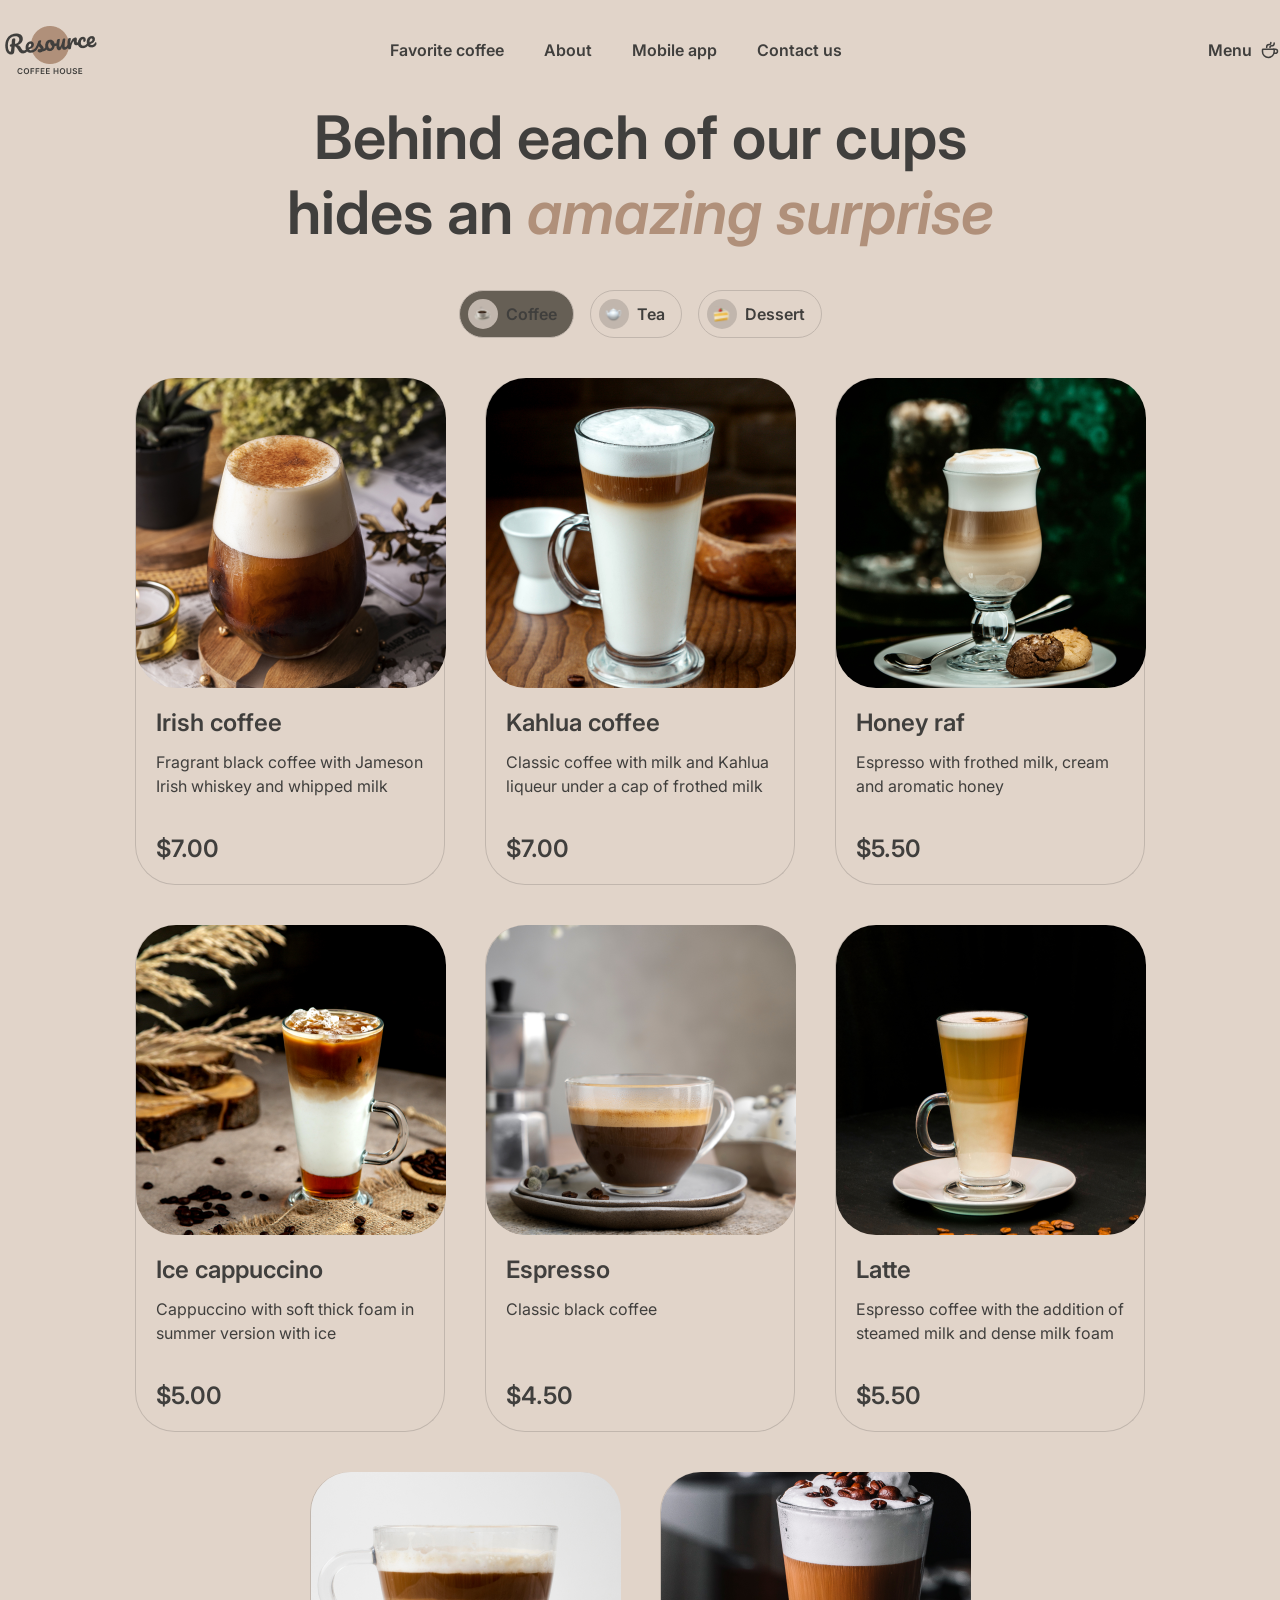
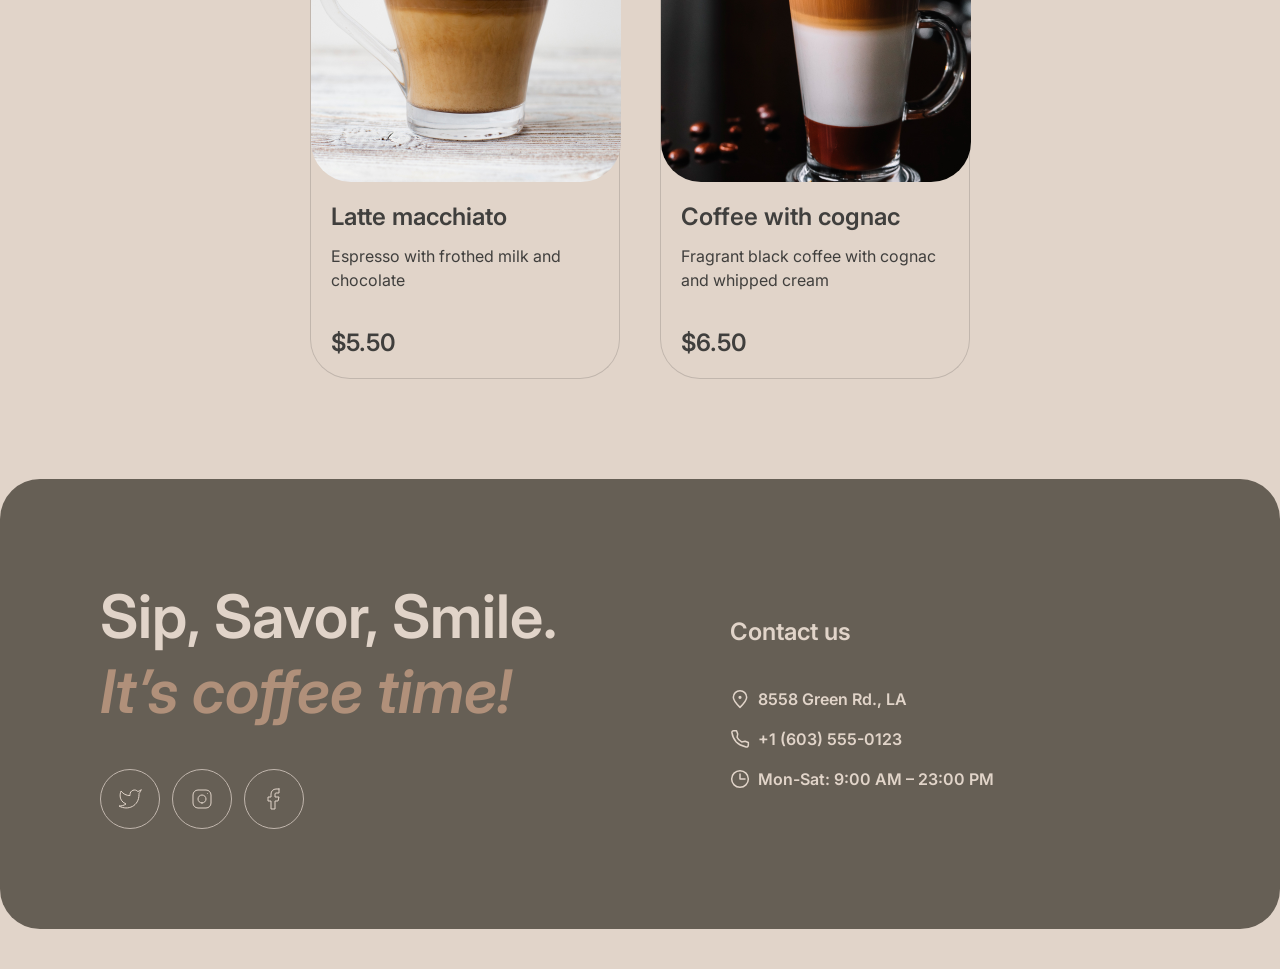
==== coffee-house/menu.html @ e746c936 "feat:add menu page" ====
<!DOCTYPE html>
<html lang="en">

<head>
    <meta charset="UTF-8">
    <meta name="viewport" content="width=device-width, initial-scale=1.0">
    <title>Menu</title>
    <link rel="stylesheet" href="style.css">
    <link type="image/x-icon" href="./img/favicon.ico" rel="shortcut icon">
    <link href="https://fonts.googleapis.com/css?family=Inter:100,200,300,regular,500,600,700,800,900"
        rel="stylesheet" >
</head>

<body>
    <div class="wrapper">
        <header class="header _container">
            <a href=index.html><img class="header-logo" src="./img/logo.png" alt="logo"></a>
            <nav class="header-nav" data-nav>
                <ul class="nav-list">
                    <li class="nav-item">
                        <a href="#about" class="nav-link">
                            Favorite coffee
                        </a>
                    </li>
                    <li class="nav-item">
                        <a href="#favorites" class="nav-link">
                            About
                        </a>
                    </li>
                    <li class="nav-item">
                        <a href="#coffee-shop" class="nav-link">
                            Mobile app
                        </a>
                    </li>
                    <li class="nav-item">
                        <a href="#contacts" class="nav-link">
                            Contact us
                        </a>
                    </li>

                </ul>
                <div class="header-menu">
                    <p class="menu-coffee"><a href="" class="menu-coffee-link">Menu</a></p>
                    <img src="./img/coffee-cup.svg" alt="" class="cooffee-cup">
                </div>
            </nav>
           
            <button class="burger" data-burger><span class="burger-line line1"></span>
                <span class="burger-line line2"></span></button>
        </header>
        <main class="menu-main _container">
            <h1 class="menu-main-title">
                Behind each of our cups hides an <span class="title-brown">amazing surprise</span>
            </h1>
            <div class="menu-buttons">
                <button class="menu-button-select menu-coffe-selected">
                    <span class="button-circle">
                        <img src="./img/coffe-1.svg" alt="coffee" class="menu-button-coffee">

                    </span>
                    <span class="menu-button-text">Coffee</span>
                </button>
                <button class="menu-button-select">
                    <span class="button-circle">
                        <img src="./img/tea-1.svg" alt="coffee" class="menu-button-coffee">
                    </span>
                    <span class="menu-button-text">Tea</span>
                </button>
                <button class="menu-button-select">
                    <span class="button-circle">
                        <img src="./img/desert-1.svg" alt="coffee" class="menu-button-coffee">
                    </span>
                    <span class="menu-button-text">Dessert</span>
                </button>
            </div>
            <div class="menu-cards">
                <div class="menu-card">
                    <img src="./img/coffee-1.png" alt="coffee" class="card-picture">
                    <div class="card-decsription">
                       <div class="card-content">
                            <p class="card-title">Irish coffee</p>
                            <p class="card-subtitle">Fragrant black coffee with Jameson Irish whiskey and whipped milk
                            </p>
                       </div>
                        <p class="card-coffee-price">$7.00</p>
                    </div>
                </div>
                <div class="menu-card">
                    <img src="./img/coffee-2.png" alt="coffee" class="card-picture">
                    <div class="card-decsription">
                        <div class="card-content">
                            <p class="card-title">Kahlua coffee</p>
                            <p class="card-subtitle">Classic coffee with milk and Kahlua liqueur under a cap of frothed milk
                            </p>
                        </div>
                        <p class="card-coffee-price">$7.00</p>
                    </div>
                </div>
                <div class="menu-card">
                    <img src="./img/coffee-3.png" alt="coffee" class="card-picture">
                    <div class="card-decsription">
                        <div class="card-content">
                            <p class="card-title">Honey raf</p>
                            <p class="card-subtitle">Espresso with frothed milk, cream and aromatic honey</p>
                        </div>
                        <p class="card-coffee-price">$5.50</p>
                    </div>
                </div>
                <div class="menu-card">
                    <img src="./img/coffee-4.png" alt="coffee" class="card-picture">
                    <div class="card-decsription">
                        <div class="card-content">
                            <p class="card-title">Ice cappuccino</p>
                            <p class="card-subtitle">Cappuccino with soft thick foam in summer version with ice</p>
                        </div>
                        <p class="card-coffee-price">$5.00</p>
                    </div>
                </div>
                <div class="menu-card invisible">
                    <img src="./img/coffee-5.png" alt="coffee" class="card-picture">
                    <div class="card-decsription">
                      <div class="card-content">
                            <p class="card-title">Espresso</p>
                            <p class="card-subtitle">Classic black coffee</p>
                      </div>
                        <p class="card-coffee-price">$4.50</p>
                    </div>
                </div>
                <div class="menu-card invisible">
                    <img src="./img/coffee-6.png" alt="coffee" class="card-picture">
                    <div class="card-decsription">
                        <div class="card-content">
                            <p class="card-title">Latte</p>
                            <p class="card-subtitle">Espresso coffee with the addition of steamed milk and dense milk foam
                            </p>
                        </div>
                        <p class="card-coffee-price">$5.50</p>
                    </div>
                </div>
                <div class="menu-card invisible">
                    <img src="./img/coffee-7.png" alt="coffee" class="card-picture">
                    <div class="card-decsription">
                       <div class="card-content">
                            <p class="card-title">Latte macchiato</p>
                            <p class="card-subtitle">Espresso with frothed milk and chocolate</p>
                       </div>
                        <p class="card-coffee-price">$5.50</p>
                    </div>
                </div>
                <div class="menu-card invisible">
                    <img src="./img/coffee-8.png" alt="coffee" class="card-picture">
                    <div class="card-decsription">
                       <div class="card-content">
                            <p class="card-title">Coffee with cognac</p>
                            <p class="card-subtitle">Fragrant black coffee with cognac and whipped cream</p>
                       </div>
                        <p class="card-coffee-price">$6.50</p>
                    </div>
                </div>
            </div>
            <button class="menu-refresh">
                <img src="./img/refresh.svg" alt="refresh" class="refresh-img">

            </button>
        </main>
        <footer class="footer _container">
            <div class="footer-left">
                <h2 class="footer-title">
                    <span class="footer-title-light"> Sip, Savor, Smile.</span> It’s coffee time!
                </h2>
                <div class="foooter-buttons">
                    <a class="social-icon" href="https://twitter.com/" title="twitter" target="_blank"
                        rel="noopener"><img src="./img/twitter.svg" alt="twitter"
                                class="social-img"></a>
                    <a class="social-icon" href="https://www.instagram.com/" title="instagram" target="_blank"
                        rel="noopener"><img src="./img/instagram.svg" alt="instagram"
                                class="social-img"></a>
                    <a class="social-icon" href="https://www.facebook.com/" title="facebook" target="_blank"
                        rel="noopener"><img src="./img/facebook.svg" alt="facebook"
                                class="social-img"></a>
                </div>
            </div>
            <div class="footer-right">
                <h4 class="contact-us">Contact us</h4>
               <div class="contacs-info">
                    <div class="footer-adress">
                        <img src="./img/pin-alt.svg" alt="pin-alt" class="adres-img">
                        <a href="https://www.google.com/maps/place/286+Cadman+Plaza+W,+Brooklyn,+NY+11201,+%D0%A1%D0%A8%D0%90/@40.6956498,-73.9961685,17z/data=!3m1!4b1!4m10!1m2!2m1!1sCadman+Plaza+286!3m6!1s0x89c25a49b649b8c3:0x6342a2291cea2e!8m2!3d40.6956458!4d-73.9912976!15sChBDYWRtYW4gUGxhemEgMjg2kgEKc3VicHJlbWlzZeABAA!16s%2Fg%2F11s2lgz8ns?entry=ttu"
                            class="footer-link">8558 Green Rd., LA</a>
                    </div>
                    <div class="footer-adress">
                        <img src="./img/phone.svg" alt="phone" class="phone">
                        <a class="phone-link" href="tel:+1(603)555-0123">+1 (603) 555-0123</a>
                    </div>
                    <div class="footer-adress">
                        <img src="./img/clock.svg" alt="clock" class="clock">
                        <span class="footer-time">Mon-Sat: 9:00 AM – 23:00 PM</span>
                    </div>
               </div>
            </div>

        </footer>

    </div>
    <script src="index.js"></script>
</body>

</html>
---- coffee-house/style.css ----
/* Обнуление */
*,
*::before,
*::after {
	padding: 0;
	margin: 0;
	border: 0;
	box-sizing: border-box;
}

a {
	text-decoration: none;
}

ul,
ol,
li {
	list-style: none;
}

img {
	vertical-align: top;
}

h1,
h2,
h3,
h4,
h5,
h6 {
	font-weight: inherit;
	font-size: inherit;
}

html,
body {
	scroll-behavior: smooth;
	height: 100%;
	line-height: 1;
	background: var(--background-body, #E1D4C9);
	font-size: 14px;
	color: var(--text-dark, #403F3D);
	font-weight: 500;
	font-family: Inter;


}

/* ---------------------------------------------------------------------------- */
.wrapper {
	min-height: 100%;
	max-width: 1440px;

	margin: 0px auto;
	overflow: hidden;

}

/* ---------------------------------------------------------------------------- */
._container {
	max-width: 1360px;
	margin: 0px auto;

}

.header {
	height: 100px;
	display: flex;

	align-items: center;
	justify-content: space-between;


}

.header-logo {
	width: 100px;
	height: 60px;

}


.header-menu {
	display: flex;
	gap: 8px;


}

.header-nav {
	display: flex;
	gap: 366px;

}

.nav-list {
	display: flex;
	gap: 40px;

}

.nav-item {
	font-family: Inter;
	font-size: 16px;
	font-style: normal;
	font-weight: 600;
	line-height: 150%;
}

.nav-link {
	color: inherit;
}

.menu-coffee {
	font-family: Inter;
	font-size: 16px;
	font-style: normal;
	font-weight: 600;
	line-height: 150%;
	/* 24px */
}

.menu-coffee-link {
	color: inherit;
}

.enjoy {
	height: 644px;
	border-radius: 40px;
	background: url("./img/hero1.jpg"), lightgray 50% / cover no-repeat;
	padding: 100px;


}

.enjoy-title {
	color: var(--text-light, #E1D4C9);
	font-feature-settings: 'clig' off, 'liga' off;

	/* Desktop/Heading/heading-1 */
	font-family: Inter;
	font-size: 72px;
	font-style: normal;
	font-weight: 600;
	line-height: 105%;
}

.enjoy-text {
	width: 530px;
	display: flex;
	flex-direction: column;
	gap: 40px;
}

.text-accent {
	color: var(--text-accent, #B0907A);
	font-feature-settings: 'clig' off, 'liga' off;

	/* Desktop/Heading/heading-1.accent */
	font-family: Inter;
	font-size: 72px;
	font-style: italic;
	font-weight: 600;
	line-height: 105%;
	/* 75.6px */
}

.enjoy-subtitle {
	color: var(--text-light, #E1D4C9);
	font-feature-settings: 'clig' off, 'liga' off;

	/* Desktop/Body/medium */
	font-family: Inter;
	font-size: 16px;
	font-style: normal;
	font-weight: 400;
	line-height: 150%;
	/* 24px */
}

.enjoy-menu {
	display: flex;
	width: 200px;
	padding: 20px 78px;
	justify-content: center;
	align-items: center;
	gap: 8px;
	border-radius: 100px;
	background: var(--background-body, #E1D4C9);
	color: var(--text-dark, #403F3D);
	text-align: center;
	font-feature-settings: 'clig' off, 'liga' off;
	/* Desktop/Action/link & button */
	font-family: Inter;
	font-size: 16px;
	font-style: normal;
	font-weight: 600;
	line-height: 150%;
	/* 24px */
}

.favorite-coffee {
	margin-top: 100px;
	display: flex;
	flex-direction: column;




}

.favorite-title {
	align-self: stretch;
	color: var(--text-dark, #403F3D);
	text-align: center;
	font-feature-settings: 'clig' off, 'liga' off;

	/* Desktop/Heading/heading-2 */
	font-family: Inter;
	font-size: 60px;
	font-style: normal;
	font-weight: 600;
	line-height: 125%;
	margin-bottom: 40px;
	/* 75px */
}





.coffee-img {
	width: 480px;
	height: 480px;
	margin-bottom: 20px;
	background-image: url("./img/coffee-slider-1.png");
}
.coffee-img2 {
	width: 480px;
	height: 480px;
	margin-bottom: 20px;
	background-image: url("./img/slider-2.png");
}
.coffee-img3 {
	width: 480px;
	height: 480px;
	margin-bottom: 20px;
	background-image: url("./img/slider-3.png");
}
.coffee-button {
	display: flex;
	width: 60px;
	height: 60px;
	justify-content: center;
	align-items: center;
	border-radius: 100px;
	border: 1px solid var(--border-dark, #665F55);
	background-color: inherit;
}

.right {
	transform: rotate(180deg);
}

.coffee-content {
	width: 480px;
	display: flex;
	flex-direction: column;
	align-items: center;



}

.coffe-select {
	display: flex;
	justify-content: space-between;
	align-items: center;

}

.coffe-content-title {
	color: var(--text-dark, #403F3D);
	text-align: center;
	font-feature-settings: 'clig' off, 'liga' off;

	/* Desktop/Heading/heading-3 */
	font-family: Inter;
	font-size: 24px;
	font-style: normal;
	font-weight: 600;
	line-height: 125%;
	margin-bottom: 16px;
	/* 30px */
}

.coffee-content-subtitle {
	color: var(--text-dark, #403F3D);
	text-align: center;
	font-feature-settings: 'clig' off, 'liga' off;

	/* Desktop/Body/medium */
	font-family: Inter;
	font-size: 16px;
	font-style: normal;
	font-weight: 400;
	line-height: 150%;
	/* 24px */
	margin-bottom: 16px;
}

.coffee-price {
	color: var(--text-dark, #403F3D);
	text-align: center;
	font-feature-settings: 'clig' off, 'liga' off;

	/* Desktop/Heading/heading-3 */
	font-family: Inter;
	font-size: 24px;
	font-style: normal;
	font-weight: 600;
	line-height: 125%;
	/* 30px */
}

.favorite {
	color: var(--text-accent, #B0907A);
	font-feature-settings: 'clig' off, 'liga' off;

	/* Desktop/Heading/heading-2.accent */
	font-family: Inter;
	font-size: 60px;
	font-style: italic;
	font-weight: 600;
	line-height: 125%;
}

.about {
	height: 1325px;
	margin: 100px 0px;
}

.about-title {
	color: var(--text-dark, #403F3D);
	font-feature-settings: 'clig' off, 'liga' off;

	/* Desktop/Heading/heading-2 */
	font-family: Inter;
	font-size: 60px;
	font-style: normal;
	font-weight: 600;
	line-height: 125%;
	/* 75px */
	margin-bottom: 40px;
}

.favorite-coffee-lines {
	margin-top: 40px;
	display: flex;
	gap: 12px;
	align-self: center;



}

.favorite-coffee-line {
	width: 40px;
	height: 4px;
	border: #665F55;
	border-radius: 100px;
	background: var(--border-light, #C1B6AD);
}

.selected-line {
	border-radius: 100px;
	background: var(--border-dark, #665F55);
}

.about-cards {
	display: flex;
	gap: 40px;
	flex-wrap: wrap;

}

.about-column {
	display: flex;
	flex-direction: column;
	gap: 40px;
}

.about-card {
	border-radius: 20px;
}

.card1 {
	width: 660px;
	height: 590px;
	background: url("./img/about-1.png"), lightgray 50% / cover no-repeat;
}

.card2 {
	width: 660px;
	height: 430px;
	background: url("./img/about-2.png"), lightgray 50% / cover no-repeat;
}

.card3 {

	width: 660px;
	height: 430px;
	background: url("./img/about-3.png"), lightgray 50% / cover no-repeat;
}

.card4 {

	width: 660px;
	height: 590px;
	background: url("./img/about-4.png"), lightgray 50% / cover no-repeat;
}

.mobile-app {
	display: flex;
	justify-content: space-between;
	align-items: center;
	margin-bottom: 100px;
}

.app-dowload {
	width: 630px;
	display: flex;
	flex-direction: column;
	align-items: flex-start;
	gap: 40px;
}





.mobile-app-subtitle {
	color: var(--text-dark, #403F3D);
	font-feature-settings: 'clig' off, 'liga' off;

	/* Desktop/Body/medium */
	font-family: Inter;
	font-size: 16px;
	font-style: normal;
	font-weight: 400;
	line-height: 150%;
	/* 24px */
}

.mobile-app-buttons {
	display: flex;
	gap: 20px;
}

.app-button {
	display: flex;
	width: 200px;
	padding: 12px 20px;
	align-items: center;
	gap: 8px;
	border-radius: 100px;
	border: 1px solid var(--border-dark, #665F55);
	background: inherit;
	cursor: pointer;

}

.app-title {
	color: var(--text-dark, #403F3D);
	font-feature-settings: 'clig' off, 'liga' off;

	/* Desktop/Heading/heading-2 */
	font-family: Inter;
	font-size: 60px;
	font-style: normal;
	font-weight: 600;
	line-height: 125%;
}

.app-mobile-img {
	width: 630px;
	height: 630px;
	background: url("./img/mobile-screens.png"), lightgray 50% / cover no-repeat;

}

.button-text {
	color: var(--text-dark, #403F3D);
	text-align: left;
	font-feature-settings: 'clig' off, 'liga' off;

	/* Desktop/Body/caption */
	font-family: Inter;
	font-size: 10px;
	font-style: normal;
	font-weight: 600;
	line-height: 140%;
	/* 14px */
}

.button-text-big {
	color: var(--text-dark, #403F3D);
	font-feature-settings: 'clig' off, 'liga' off;

	/* Desktop/Action/link & button */
	font-family: Inter;
	font-size: 16px;
	font-style: normal;
	font-weight: 600;
	line-height: 150%;
	/* 24px */
}

.button-content {
	display: flex;
	flex-direction: column;
	gap: 2px;


}

.footer {
	height: 450px;
	margin-bottom: 40px;
	display: flex;

	padding: 100px;
	align-items: center;
	gap: 100px;

	border-radius: 40px;
	background: var(--background-container, #665F55);
}

.footer-title {
	color: var(--text-accent, #B0907A);
	font-feature-settings: 'clig' off, 'liga' off;

	/* Desktop/Heading/heading-2.accent */
	font-family: Inter;
	font-size: 60px;
	font-style: italic;
	font-weight: 600;
	line-height: 125%;
	width: 530px;
}

.footer-title-light {
	color: var(--text-light, #E1D4C9);
	font-feature-settings: 'clig' off, 'liga' off;

	/* Desktop/Heading/heading-2 */
	font-family: Inter;
	font-size: 60px;
	font-style: normal;
	font-weight: 600;
	line-height: 125%;
	/* 75px */
}

.foooter-buttons {
	display: flex;
	gap: 12px;
}

.social-icon {
	display: flex;
	width: 60px;
	height: 60px;
	justify-content: center;
	align-items: center;
	border-radius: 100px;
	border: 1px solid var(--border-light, #C1B6AD);
	background: inherit;

}

.footer-left {
	display: flex;
	flex-direction: column;
	gap: 40px;

}

.contact-us {
	color: var(--text-light, #E1D4C9);
	font-feature-settings: 'clig' off, 'liga' off;

	/* Desktop/Heading/heading-3 */
	font-family: Inter;
	font-size: 24px;
	font-style: normal;
	font-weight: 600;
	line-height: 125%;
	/* 30px */
	margin-bottom: 40px;
}

.footer-right {}

.contacs-info {
	display: flex;
	flex-direction: column;
	gap: 16px;
	color: var(--text-light, #E1D4C9);
	font-feature-settings: 'clig' off, 'liga' off;

	/* Desktop/Action/link & button */
	font-family: Inter;
	font-size: 16px;
	font-style: normal;
	font-weight: 600;
	line-height: 150%;
	/* 24px */


}

.footer-adress {
	display: flex;
	gap: 8px;
	align-items: center;

}

.contacs-info a {
	color: inherit;
}

.menu-main-title {
	width: 800px;
	color: var(--text-dark, #403F3D);
	text-align: center;
	font-feature-settings: 'clig' off, 'liga' off;

	/* Desktop/Heading/heading-2 */
	font-family: Inter;
	font-size: 60px;
	font-style: normal;
	font-weight: 600;
	line-height: 125%;
	/* 75px */
	margin: 0 auto;
}

.title-brown {
	color: var(--text-accent, #B0907A);
	font-feature-settings: 'clig' off, 'liga' off;

	/* Desktop/Heading/heading-2.accent */
	font-family: Inter;
	font-size: 60px;
	font-style: italic;
	font-weight: 600;
	line-height: 125%;
}

.menu-main {
	display: flex;
	flex-direction: column;
	gap: 40px;
}

.menu-buttons {
	align-self: center;
	display: flex;
	gap: 16px;
}

.menu-button-select {
	display: flex;
	padding: 8px 16px 8px 8px;
	justify-content: center;
	align-items: center;
	gap: 8px;
	border-radius: 100px;
	border: 1px solid var(--border-light, #C1B6AD);
	background: inherit;
}

.button-circle {
	display: flex;
	width: 30px;
	height: 30px;
	justify-content: center;
	align-items: center;
	border-radius: 100px;
	background: var(--border-light, #C1B6AD);
}



.menu-button-text {
	color: var(--text-dark, #403F3D);
	font-feature-settings: 'clig' off, 'liga' off;

	/* Desktop/Action/link & button */
	font-family: Inter;
	font-size: 16px;
	font-style: normal;
	font-weight: 600;
	line-height: 150%;
	/* 24px */
}

.menu-coffe-selected {

	background: var(--background-container, #665F55);
}

.menu-cards {
	display: flex;
	flex-wrap: wrap;
	gap: 40px;
	justify-content: center;
	margin-bottom: 100px;
}

.menu-card {
	width: 310px;
	border-radius: 40px;
	border: 1px solid var(--border-light, #C1B6AD);
	border-top: none;

}

.card-picture {
	border-radius: 40px;
}

.card-decsription {
	display: flex;
	padding: 20px;
	flex-direction: column;
	justify-content: space-between;


	height: 196px;


}

.card-title {
	color: var(--text-dark, #403F3D);
	font-feature-settings: 'clig' off, 'liga' off;

	/* Desktop/Heading/heading-3 */
	font-family: Inter;
	font-size: 24px;
	font-style: normal;
	font-weight: 600;
	line-height: 125%;
	/* 30px */
	margin-bottom: 12px;
}

.card-subtitle {
	color: var(--text-dark, #403F3D);
	font-feature-settings: 'clig' off, 'liga' off;

	/* Desktop/Body/medium */
	font-family: Inter;
	font-size: 16px;
	font-style: normal;
	font-weight: 400;
	line-height: 150%;
	/* 24px */
}

.card-coffee-price {

	color: var(--text-dark, #403F3D);
	font-feature-settings: 'clig' off, 'liga' off;

	/* Desktop/Heading/heading-3 */
	font-family: Inter;
	font-size: 24px;
	font-style: normal;
	font-weight: 600;
	line-height: 125%;
	/* 30px */


}

.burger {
	display: none;

}

.burger-line {

	width: 16px;
	height: 2px;
	background: #403F3D;
	transition: transform 0.3s ease-in-out, top 0.3s ease-in-out, bottom 0.3s ease-in-out;
}

.burger--active .line1 {
	position: absolute;
	transform: translateY(-4px);
	transform: rotate(-45deg);

}

.burger--active .line2 {
	position: absolute;
	transform: translateY(4px);
	transform: rotate(45deg);

}


.menu-refresh {
	display: none;
}

.menu-coffee-cup {
	display: none;
}

.coffee-carousel-wrapper {
	width: 1152px;
	display:flex;
	justify-content: center;
	overflow: hidden;
	
}
.item {
	display: flex;
	justify-content: center;
	width: 1152px;
}
.carousel{
	display: flex;
	position: relative;
	left: 0px;
}

@keyframes move-right {
	from {
		left: -1152px;
	}

	to {
		left: 0px;
	}
}

.trasitiion-right {
	animation-name: move-right;
	animation-duration: 5s;
}

@media only screen and (max-width:768px) {

	.wrapper {
		min-height: 100%;
		max-width: 768px;

		margin: 0px auto;
	}

	/* ---------------------------------------------------------------------------- */
	._container {
		max-width: 688px;
		margin: 0px auto;

	}

	.header {}

	.header-nav {
		display: flex;
		flex-direction: column;
		gap: 100px;
	
		position: fixed;
		right: 0;
		top: var(--header-height);
		z-index: 1000;
		overflow-y: auto;
		padding-top: 60px;
		background-color: #E1D4C9;
		transform: translateX(100%);
		transition: transform 0.6s ease-in-out;
		width: 100%;
		height: 924px;
		align-items: center;

	}

	.nav-list {
		display: flex;
		flex-direction: column;
		gap: 60px;
	}

	.nav-item {
		align-self: center;
		font-size: 32px;
		font-style: normal;
		font-weight: 600;
		line-height: 125%;
	}

	.menu-coffee {
		font-size: 32px;
		font-style: normal;
		font-weight: 600;
		line-height: 125%;
	}

	.header-menu {

		gap: 16px;
	}

	.cooffee-cup {
		width: 40px;
		height: 40px;
	}

	.nav--visible {
		transform: none;
	}

	.stop-scroll {
		overflow: hidden;
	}

	.burger {
		position: relative;
		display: flex;
		flex-direction: column;
		width: 44px;
		height: 44px;
		justify-content: center;
		align-items: center;
		border-radius: 100px;
		border: 1px solid var(--border-dark, #665F55);
		background: transparent;
		gap: 7px;
		cursor: pointer;

	}

	.enjoy {
		background: url("./img/hero768.png"), lightgray 50% / cover no-repeat;
		padding: 100px 60px;
	}

	.menu-coffee-cup {
		display: block;
	}

	.about {
		height: 1710px;

	}

	.about-cards {
		flex-direction: column;
		align-items: center;
	}

	.card2,
	.card3 {
		display: none;

	}

	.card1 {
		width: 688px;
		background: url("./img/about7681.png");
	}

	.card4 {
		background: url("./img/about7684.png");
		width: 688px;

	}

	.about-column {}

	.mobile-app {
		display: flex;
		flex-direction: column;
		height: 1072px;
		margin: 100px 0px;
		align-items: unset;

	}


	.app-title {
		align-self: start;
		width: 688px;
	}

	.mobile-app-subtitle {
		align-self: start;
		width: 688px;
	}

	.mobile-app-buttons {
		align-self: start;
	}

	.app-mobile-img {
		align-self: center;
	}

	.footer {
		padding: 100px 60px;
		height: 736px;
		display: flex;
		flex-direction: column;
		align-items: flex-start;
	}

	/* ----------------------MENU----------------------------------- */
	.menu-main-title {
		height: 225px;
		width: 688px;
	}

	.invisible {
		display: none;
	}

	.menu-refresh {
		display: flex;
		flex-direction: column;
		width: 60px;
		height: 60px;
		justify-content: center;
		align-items: center;
		border-radius: 100px;
		border: 1px solid var(--border-dark, #665F55);
		background: transparent;
		align-self: center;
		margin-bottom: 100px;
	}

	.menu-cards {
		margin-bottom: 0px;

	}
}

@media only screen and (max-width:380px) {
	.wrapper {
		min-height: 100%;
		max-width: 380px;

		margin: 0px auto;
	}

	/* ---------------------------------------------------------------------------- */
	._container {
		max-width: 348px;
		margin: 0px auto;

	}

	.enjoy {
		background: url("./img/hero380.png"), lightgray 50% / cover no-repeat;
		height: 552px;
		padding: 60px 16px;
	}

	.enjoy-title,
	.text-accent {
		font-size: 42px;
		width: 316px;
		line-height: 115%;
	}

	.enjoy-subtitle {
		width: 316px;
	}

	.favorite-title,
	.favorite {
		font-size: 32px;
		line-height: 125%;
	}

	.coffee-button {
		display: none;
	}

	.coffee-img {
		width: 348px;
		height: 348px;
		background-image: url("./img/coffee-slider380.png");
	}

	.about-title {
		font-size: 32px;
		font-style: normal;
		font-weight: 600;
		line-height: 125%;
	}

	.card1 {
		width: 348px;
		height: 590px;
		background-image: url("./img/box3.png")
	}

	.card4 {
		width: 348px;
		height: 590px;
		background-image: url("./img/box2.png")
	}

	.app-title {
		font-size: 32px;
		font-style: normal;
		font-weight: 600;
		line-height: 125%;
	}

	.about {
		height: 1580px;

	}

	.mobile-app {
		flex-direction: column;
		height: 768px;
		margin-bottom: 100px;
	}

	.mobile-app-buttons {
		flex-direction: column;
	}

	.app-title,
	.mobile-app-subtitle {
		width: 348px;
	}

	.app-mobile-img {
		width: 348px;
		height: 348px;
		background: #E1D4C9;
		background-image: url("./img/mobile-screens380.png")
	}

	.footer {
		height: 526px;
		padding: 60px 16px;
		gap: 40px;
	}

	.footer-title,
	.footer-title-light {
		font-size: 32px;
		font-style: normal;
		font-weight: 600;
		line-height: 125%;
		width: 316px;
	}

	.footer-title {
		width: 316px;
	}

	.contacs-info {
		gap: 18px;
	}

	/* ------------------MENU-380------------------------------------------ */
	.menu-main-title {
		font-size: 32px;
		font-style: normal;
		font-weight: 600;
		line-height: 125%;
		width: 348px;
		height: 120px;
	}

	.title-brown {
		font-size: 32px;
	}

	.menu-buttons {
		gap: 8px;
	}

	.menu-cards {
		gap: 38px;
	}
	
}
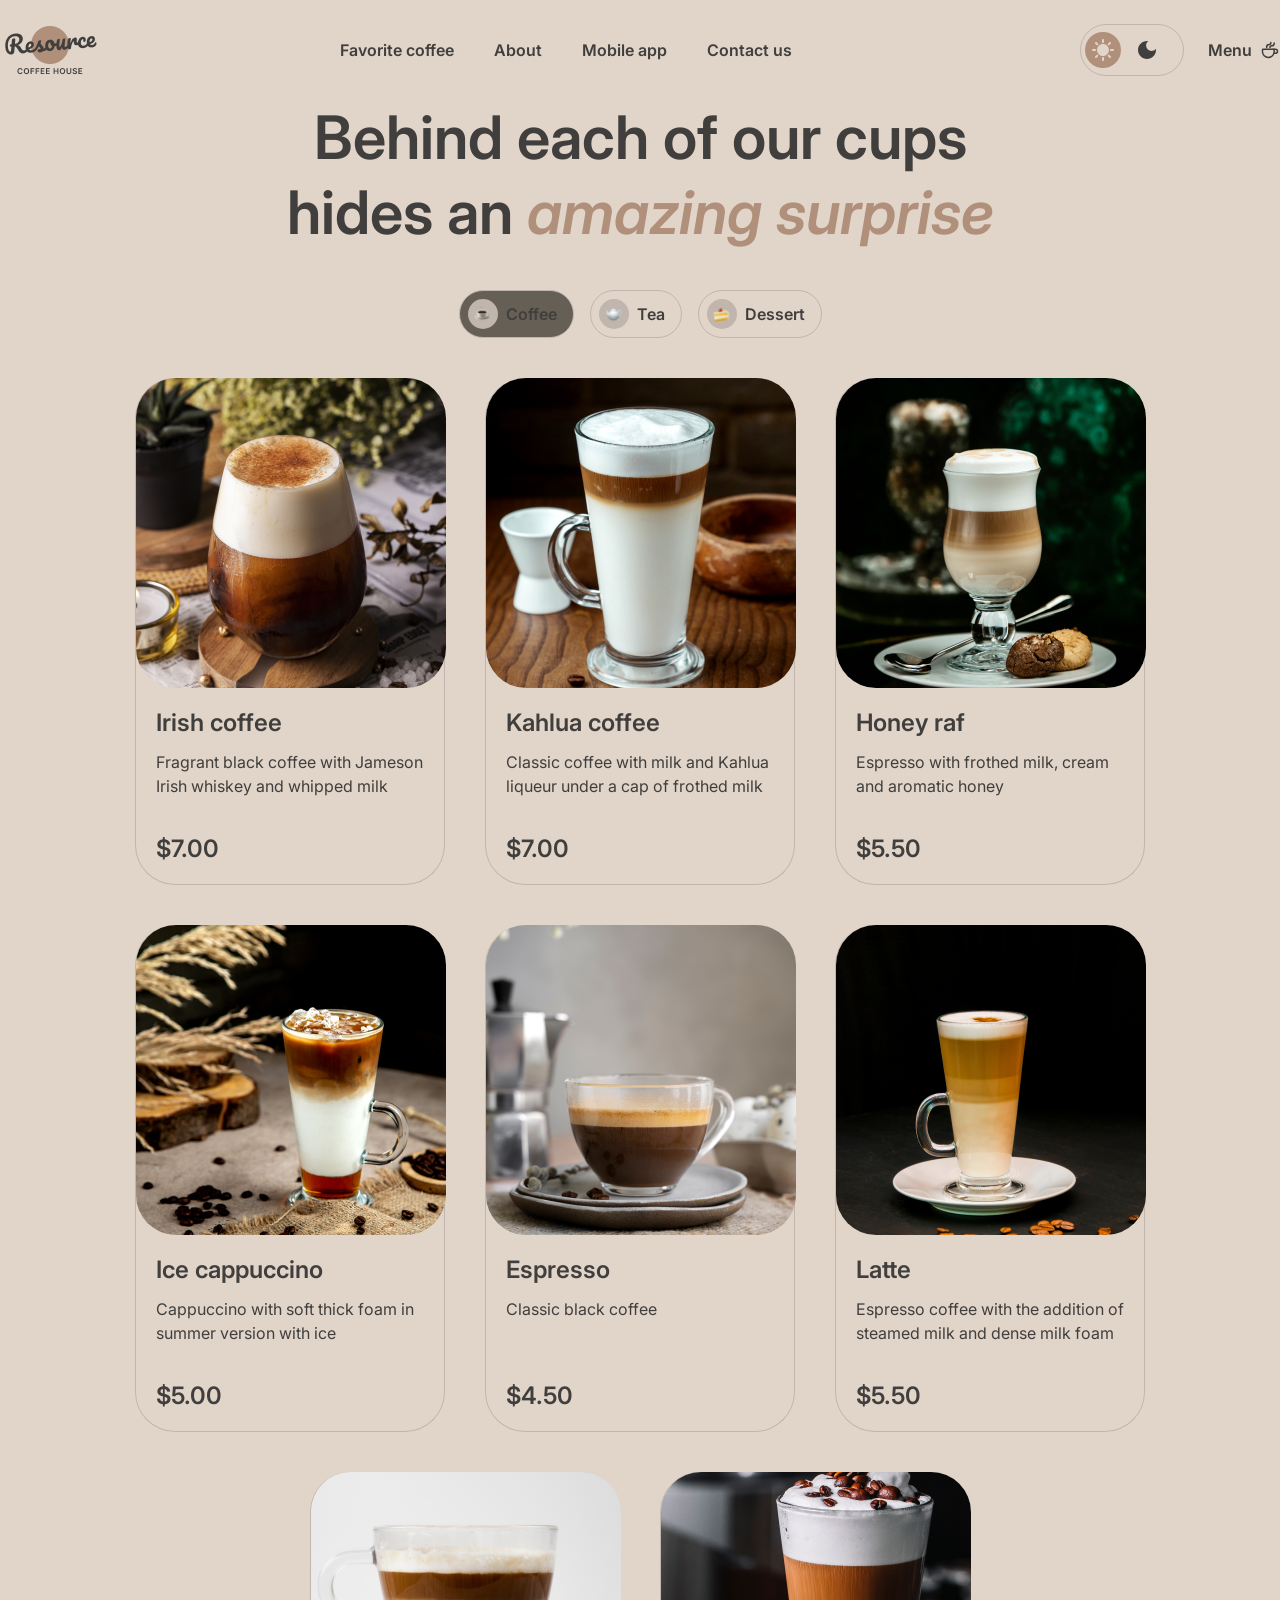
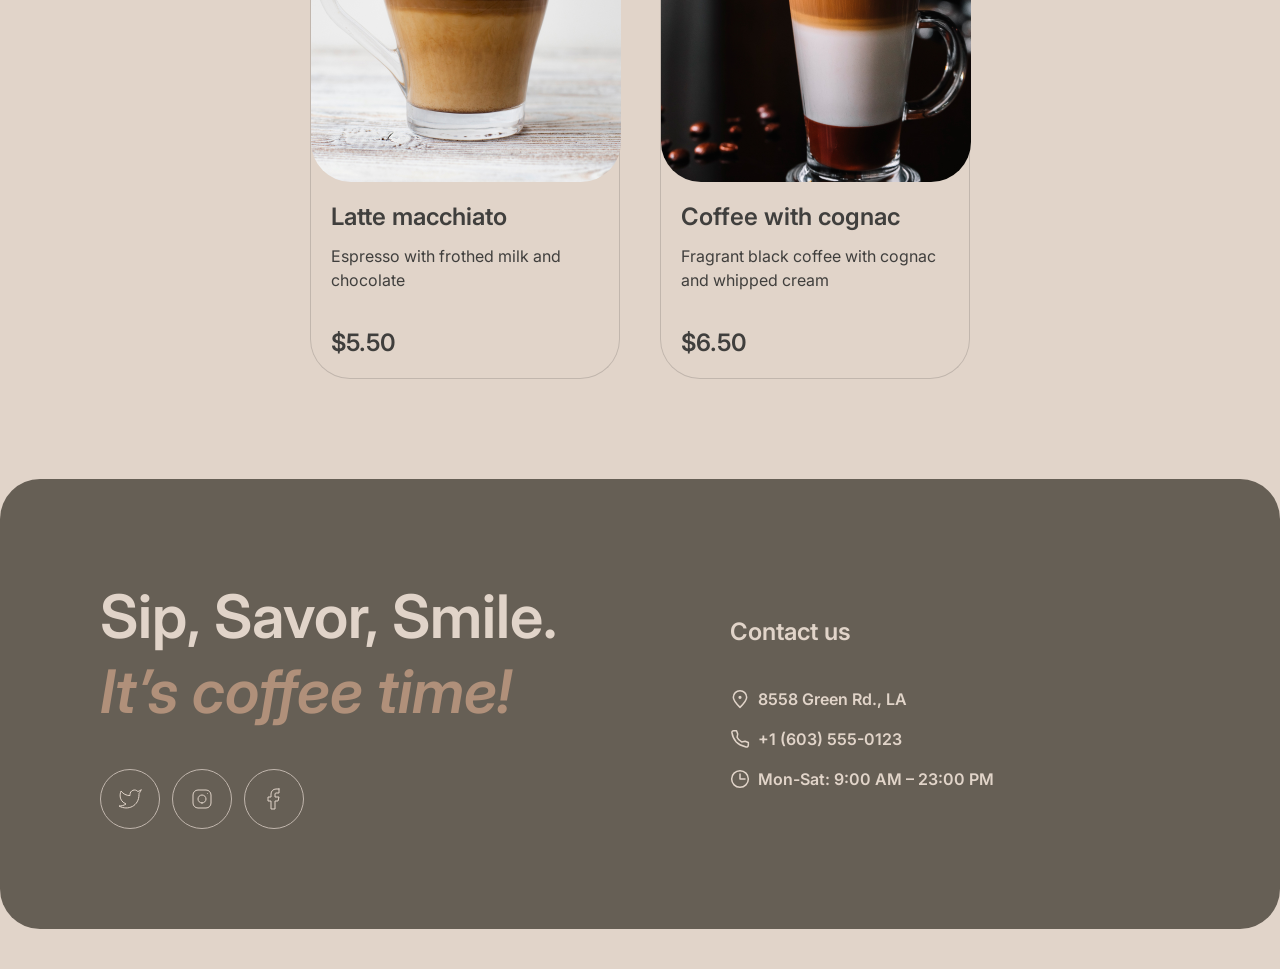
==== commit d63b3218: "feat: add dark theme" ====
--- a/coffee-house/menu.html
+++ b/coffee-house/menu.html
@@ -7,8 +7,7 @@
     <title>Menu</title>
     <link rel="stylesheet" href="style.css">
     <link type="image/x-icon" href="./img/favicon.ico" rel="shortcut icon">
-    <link href="https://fonts.googleapis.com/css?family=Inter:100,200,300,regular,500,600,700,800,900"
-        rel="stylesheet" >
+    <link href="https://fonts.googleapis.com/css?family=Inter:100,200,300,regular,500,600,700,800,900" rel="stylesheet">
 </head>
 
 <body>
@@ -39,12 +38,30 @@
                     </li>
 
                 </ul>
+
                 <div class="header-menu">
-                    <p class="menu-coffee"><a href="" class="menu-coffee-link">Menu</a></p>
-                    <img src="./img/coffee-cup.svg" alt="" class="cooffee-cup">
+                    <div class="header-theme-switcher">
+                        <svg class="light" width="36" height="36" viewBox="0 0 36 36" fill="none"
+                            xmlns="http://www.w3.org/2000/svg">
+                            <rect width="36" height="36" rx="18" fill="#B0907A" />
+                            <path
+                                d="M17 10V8C17 7.45 17.45 7 18 7C18.55 7 19 7.45 19 8V10C19 10.55 18.55 11 18 11C17.45 11 17 10.55 17 10ZM24.36 13.05L25.77 11.63C26.16 11.24 26.16 10.61 25.77 10.22C25.38 9.83 24.75 9.83 24.36 10.22L22.95 11.64C22.56 12.03 22.56 12.66 22.95 13.05C23.34 13.44 23.97 13.44 24.36 13.05ZM28 17H26C25.45 17 25 17.45 25 18C25 18.55 25.45 19 26 19H28C28.55 19 29 18.55 29 18C29 17.45 28.55 17 28 17ZM18 25C17.45 25 17 25.45 17 26V28C17 28.55 17.45 29 18 29C18.55 29 19 28.55 19 28V26C19 25.45 18.55 25 18 25ZM11.64 13.05L10.22 11.64C9.83 11.25 9.83 10.61 10.22 10.23C10.61 9.85 11.25 9.84 11.63 10.23L13.04 11.64C13.43 12.03 13.43 12.67 13.04 13.05C12.65 13.43 12.02 13.44 11.64 13.05ZM22.95 22.95C22.56 23.34 22.56 23.98 22.95 24.36L24.36 25.77C24.75 26.16 25.39 26.16 25.77 25.77C26.16 25.38 26.16 24.74 25.77 24.36L24.36 22.95C23.98 22.56 23.34 22.56 22.95 22.95ZM8 19H10C10.55 19 11 18.55 11 18C11 17.45 10.55 17 10 17H8C7.45 17 7 17.45 7 18C7 18.55 7.45 19 8 19ZM11.64 25.78L13.05 24.37C13.44 23.98 13.44 23.34 13.05 22.96C12.66 22.58 12.02 22.57 11.64 22.96L10.23 24.37C9.84 24.76 9.84 25.4 10.23 25.78C10.61 26.17 11.25 26.17 11.64 25.78ZM18 12C14.69 12 12 14.69 12 18C12 21.31 14.69 24 18 24C21.31 24 24 21.31 24 18C24 14.69 21.31 12 18 12Z"
+                                fill="#E1D4C9" />
+                        </svg>
+                        <svg class="dark" width="18" height="18" viewBox="0 0 18 18" fill="none"
+                            xmlns="http://www.w3.org/2000/svg">
+                            <path
+                                d="M9 0C4.03 0 0 4.03 0 9C0 13.97 4.03 18 9 18C13.97 18 18 13.97 18 9C18 8.54 17.96 8.08 17.9 7.64C16.92 9.01 15.32 9.9 13.5 9.9C10.52 9.9 8.1 7.48 8.1 4.5C8.1 2.69 8.99 1.08 10.36 0.0999999C9.92 0.0399999 9.46 0 9 0Z"
+                                fill="#403F3D" />
+                        </svg>
+                    </div>
+                    <a href="menu.html" class="menu-coffee-link">
+                        <span class="menu-coffee">Menu</span>
+                        <img src="./img/coffee-cup.svg" alt="cofee" class="coffee-cup">
+                    </a>
                 </div>
             </nav>
-           
+
             <button class="burger" data-burger><span class="burger-line line1"></span>
                 <span class="burger-line line2"></span></button>
         </header>
@@ -77,11 +94,11 @@
                 <div class="menu-card">
                     <img src="./img/coffee-1.png" alt="coffee" class="card-picture">
                     <div class="card-decsription">
-                       <div class="card-content">
+                        <div class="card-content">
                             <p class="card-title">Irish coffee</p>
                             <p class="card-subtitle">Fragrant black coffee with Jameson Irish whiskey and whipped milk
                             </p>
-                       </div>
+                        </div>
                         <p class="card-coffee-price">$7.00</p>
                     </div>
                 </div>
@@ -90,7 +107,8 @@
                     <div class="card-decsription">
                         <div class="card-content">
                             <p class="card-title">Kahlua coffee</p>
-                            <p class="card-subtitle">Classic coffee with milk and Kahlua liqueur under a cap of frothed milk
+                            <p class="card-subtitle">Classic coffee with milk and Kahlua liqueur under a cap of frothed
+                                milk
                             </p>
                         </div>
                         <p class="card-coffee-price">$7.00</p>
@@ -119,10 +137,10 @@
                 <div class="menu-card invisible">
                     <img src="./img/coffee-5.png" alt="coffee" class="card-picture">
                     <div class="card-decsription">
-                      <div class="card-content">
+                        <div class="card-content">
                             <p class="card-title">Espresso</p>
                             <p class="card-subtitle">Classic black coffee</p>
-                      </div>
+                        </div>
                         <p class="card-coffee-price">$4.50</p>
                     </div>
                 </div>
@@ -131,7 +149,8 @@
                     <div class="card-decsription">
                         <div class="card-content">
                             <p class="card-title">Latte</p>
-                            <p class="card-subtitle">Espresso coffee with the addition of steamed milk and dense milk foam
+                            <p class="card-subtitle">Espresso coffee with the addition of steamed milk and dense milk
+                                foam
                             </p>
                         </div>
                         <p class="card-coffee-price">$5.50</p>
@@ -140,20 +159,20 @@
                 <div class="menu-card invisible">
                     <img src="./img/coffee-7.png" alt="coffee" class="card-picture">
                     <div class="card-decsription">
-                       <div class="card-content">
+                        <div class="card-content">
                             <p class="card-title">Latte macchiato</p>
                             <p class="card-subtitle">Espresso with frothed milk and chocolate</p>
-                       </div>
+                        </div>
                         <p class="card-coffee-price">$5.50</p>
                     </div>
                 </div>
                 <div class="menu-card invisible">
                     <img src="./img/coffee-8.png" alt="coffee" class="card-picture">
                     <div class="card-decsription">
-                       <div class="card-content">
+                        <div class="card-content">
                             <p class="card-title">Coffee with cognac</p>
                             <p class="card-subtitle">Fragrant black coffee with cognac and whipped cream</p>
-                       </div>
+                        </div>
                         <p class="card-coffee-price">$6.50</p>
                     </div>
                 </div>
@@ -170,19 +189,16 @@
                 </h2>
                 <div class="foooter-buttons">
                     <a class="social-icon" href="https://twitter.com/" title="twitter" target="_blank"
-                        rel="noopener"><img src="./img/twitter.svg" alt="twitter"
-                                class="social-img"></a>
+                        rel="noopener"><img src="./img/twitter.svg" alt="twitter" class="social-img"></a>
                     <a class="social-icon" href="https://www.instagram.com/" title="instagram" target="_blank"
-                        rel="noopener"><img src="./img/instagram.svg" alt="instagram"
-                                class="social-img"></a>
+                        rel="noopener"><img src="./img/instagram.svg" alt="instagram" class="social-img"></a>
                     <a class="social-icon" href="https://www.facebook.com/" title="facebook" target="_blank"
-                        rel="noopener"><img src="./img/facebook.svg" alt="facebook"
-                                class="social-img"></a>
+                        rel="noopener"><img src="./img/facebook.svg" alt="facebook" class="social-img"></a>
                 </div>
             </div>
             <div class="footer-right">
-                <h4 class="contact-us">Contact us</h4>
-               <div class="contacs-info">
+                <h3 class="contact-us">Contact us</h3>
+                <div class="contacs-info">
                     <div class="footer-adress">
                         <img src="./img/pin-alt.svg" alt="pin-alt" class="adres-img">
                         <a href="https://www.google.com/maps/place/286+Cadman+Plaza+W,+Brooklyn,+NY+11201,+%D0%A1%D0%A8%D0%90/@40.6956498,-73.9961685,17z/data=!3m1!4b1!4m10!1m2!2m1!1sCadman+Plaza+286!3m6!1s0x89c25a49b649b8c3:0x6342a2291cea2e!8m2!3d40.6956458!4d-73.9912976!15sChBDYWRtYW4gUGxhemEgMjg2kgEKc3VicHJlbWlzZeABAA!16s%2Fg%2F11s2lgz8ns?entry=ttu"
@@ -196,13 +212,14 @@
                         <img src="./img/clock.svg" alt="clock" class="clock">
                         <span class="footer-time">Mon-Sat: 9:00 AM – 23:00 PM</span>
                     </div>
-               </div>
+                </div>
             </div>
 
         </footer>
 
     </div>
     <script src="index.js"></script>
+    <script src="theme_switcher.js"></script>
 </body>
 
 </html>
--- a/coffee-house/style.css
+++ b/coffee-house/style.css
@@ -2,24 +2,48 @@
 *,
 *::before,
 *::after {
-	padding: 0;
-	margin: 0;
-	border: 0;
-	box-sizing: border-box;
-}
+  padding: 0;
+  margin: 0;
+  border: 0;
+  box-sizing: border-box;
+}
+:root {
+  
+    --text-primary: #403f3d;
+    --text-inverse: #e1d4c9;
+    --text-accent: #b0907a;
+    --background-page: #e1d4c9;
+    --background-container: #665f55;
+    --background-overlay: rgba(64, 63, 61, 0.8);
+    --border-primary: #c1b6ad;
+    --border-inverse: #665f55;
+    --text-primary: #403f3d;
+    --dark-text-primary: #e1d4c9;
+    --dark-text-inverse: #e1d4c9;
+    --dark-text-accent: #b0907a;
+    --dark-bg-page: #292826;
+    --dark-bg-container: #403f3d;
+    --dark-bg-overlay: rgba(41, 40, 38, 0.8);
+    --dark-border-primary: #665f55;
+    --dark-border-inverse: #c1b6ad;
+    --background-modal: #e1d4c9;
+    --background-modalcontrol: #665f55;
+    --dark-bg-modal: var(--dark-bg-container);
+    --dark-bg-modal-control: var(--dark-bg-page);
+  }
 
 a {
-	text-decoration: none;
+  text-decoration: none;
 }
 
 ul,
 ol,
 li {
-	list-style: none;
+  list-style: none;
 }
 
 img {
-	vertical-align: top;
+  vertical-align: top;
 }
 
 h1,
@@ -28,1176 +52,1219 @@
 h4,
 h5,
 h6 {
-	font-weight: inherit;
-	font-size: inherit;
+  font-weight: inherit;
+  font-size: inherit;
 }
 
 html,
 body {
-	scroll-behavior: smooth;
-	height: 100%;
-	line-height: 1;
-	background: var(--background-body, #E1D4C9);
-	font-size: 14px;
-	color: var(--text-dark, #403F3D);
-	font-weight: 500;
-	font-family: Inter;
-
-
+  scroll-behavior: smooth;
+  height: 100%;
+  line-height: 1;
+  background: var(--background-page);
+  font-size: 14px;
+  color: var(--text-dark, #403f3d);
+  font-weight: 500;
+  font-family: Inter;
 }
 
 /* ---------------------------------------------------------------------------- */
 .wrapper {
-	min-height: 100%;
-	max-width: 1440px;
-
-	margin: 0px auto;
-	overflow: hidden;
-
+  min-height: 100%;
+  max-width: 1440px;
+
+  margin: 0px auto;
+  overflow: hidden;
 }
 
 /* ---------------------------------------------------------------------------- */
 ._container {
-	max-width: 1360px;
-	margin: 0px auto;
-
+  max-width: 1360px;
+  margin: 0px auto;
+}
+body.light{
+   --text-primary: #403f3d;
+    --text-inverse: #e1d4c9;
+    --text-accent: #b0907a;
+    --background-page: #e1d4c9;
+    --background-container: #665f55;
+    --background-overlay: rgba(64, 63, 61, 0.8);
+    --border-primary: #c1b6ad;
+    --border-inverse: #665f55;
+    --text-primary: #403f3d;
+}
+body.dark {
+  --text-primary: #403f3d;
+  --text-inverse: #e1d4c9;
+  --text-accent: #b0907a;
+  --background-page:var( --dark-bg-page);
+  --background-container: #665f55;
+  --background-overlay: rgba(64, 63, 61, 0.8);
+  --border-primary: #c1b6ad;
+  --border-inverse: #665f55;
+  --text-primary: #403f3d;
 }
 
 .header {
-	height: 100px;
-	display: flex;
-
-	align-items: center;
-	justify-content: space-between;
-
-
+  height: 100px;
+  display: flex;
+
+  align-items: center;
+  justify-content: space-between;
 }
 
 .header-logo {
-	width: 100px;
-	height: 60px;
-
-}
-
+  width: 100px;
+  height: 60px;
+}
 
 .header-menu {
-	display: flex;
-	gap: 8px;
-
-
+  display: flex;
+  gap: 24px;
+  align-items: center;
 }
 
 .header-nav {
-	display: flex;
-	gap: 366px;
-
+  display: flex;
+  gap: 288px;
 }
 
 .nav-list {
-	display: flex;
-	gap: 40px;
-
+  display: flex;
+  align-items: center;
+  gap: 40px;
 }
 
 .nav-item {
-	font-family: Inter;
-	font-size: 16px;
-	font-style: normal;
-	font-weight: 600;
-	line-height: 150%;
+  font-family: Inter;
+  font-size: 16px;
+  font-style: normal;
+  font-weight: 600;
+  line-height: 150%;
 }
 
 .nav-link {
-	color: inherit;
-}
-
+  color: inherit;
+}
+.nav-link:hover {
+  border-bottom: 2px solid;
+
+  height: 0;
+}
 .menu-coffee {
-	font-family: Inter;
-	font-size: 16px;
-	font-style: normal;
-	font-weight: 600;
-	line-height: 150%;
-	/* 24px */
-}
-
+  font-family: Inter;
+  font-size: 16px;
+  font-style: normal;
+  font-weight: 600;
+  line-height: 150%;
+  /* 24px */
+}
+.header-theme-switcher {
+  display: flex;
+  align-items: center;
+  gap: 17px;
+  border: 1px solid #c1b6ad;
+  border-radius: 100px;
+  padding: 4px;
+  width: 104px;
+  height: 52px;
+  cursor: pointer;
+}
 .menu-coffee-link {
-	color: inherit;
-}
-
+  color: inherit;
+  display: flex;
+  gap: 8px;
+}
+.menu-coffee-link:hover {
+  border-bottom: 2px solid;
+  transition: 0.3s;
+}
+.white-theme {
+  border-radius: 100px;
+  fill: var(--text-accent);
+}
 .enjoy {
-	height: 644px;
-	border-radius: 40px;
-	background: url("./img/hero1.jpg"), lightgray 50% / cover no-repeat;
-	padding: 100px;
-
-
+  height: 644px;
+  border-radius: 40px;
+  background:
+    url("./img/hero1.jpg"),
+    lightgray 50% / cover no-repeat;
+  padding: 100px;
 }
 
 .enjoy-title {
-	color: var(--text-light, #E1D4C9);
-	font-feature-settings: 'clig' off, 'liga' off;
-
-	/* Desktop/Heading/heading-1 */
-	font-family: Inter;
-	font-size: 72px;
-	font-style: normal;
-	font-weight: 600;
-	line-height: 105%;
+  color: var(--text-light, #e1d4c9);
+  font-feature-settings:
+    "clig" off,
+    "liga" off;
+
+  /* Desktop/Heading/heading-1 */
+  font-family: Inter;
+  font-size: 72px;
+  font-style: normal;
+  font-weight: 600;
+  line-height: 105%;
 }
 
 .enjoy-text {
-	width: 530px;
-	display: flex;
-	flex-direction: column;
-	gap: 40px;
+  width: 530px;
+  display: flex;
+  flex-direction: column;
+  gap: 40px;
 }
 
 .text-accent {
-	color: var(--text-accent, #B0907A);
-	font-feature-settings: 'clig' off, 'liga' off;
-
-	/* Desktop/Heading/heading-1.accent */
-	font-family: Inter;
-	font-size: 72px;
-	font-style: italic;
-	font-weight: 600;
-	line-height: 105%;
-	/* 75.6px */
+  color: var(--text-accent, #b0907a);
+  font-feature-settings:
+    "clig" off,
+    "liga" off;
+
+  /* Desktop/Heading/heading-1.accent */
+  font-family: Inter;
+  font-size: 72px;
+  font-style: italic;
+  font-weight: 600;
+  line-height: 105%;
+  /* 75.6px */
 }
 
 .enjoy-subtitle {
-	color: var(--text-light, #E1D4C9);
-	font-feature-settings: 'clig' off, 'liga' off;
-
-	/* Desktop/Body/medium */
-	font-family: Inter;
-	font-size: 16px;
-	font-style: normal;
-	font-weight: 400;
-	line-height: 150%;
-	/* 24px */
+  color: var(--text-light, #e1d4c9);
+  font-feature-settings:
+    "clig" off,
+    "liga" off;
+
+  /* Desktop/Body/medium */
+  font-family: Inter;
+  font-size: 16px;
+  font-style: normal;
+  font-weight: 400;
+  line-height: 150%;
+  /* 24px */
 }
 
 .enjoy-menu {
-	display: flex;
-	width: 200px;
-	padding: 20px 78px;
-	justify-content: center;
-	align-items: center;
-	gap: 8px;
-	border-radius: 100px;
-	background: var(--background-body, #E1D4C9);
-	color: var(--text-dark, #403F3D);
-	text-align: center;
-	font-feature-settings: 'clig' off, 'liga' off;
-	/* Desktop/Action/link & button */
-	font-family: Inter;
-	font-size: 16px;
-	font-style: normal;
-	font-weight: 600;
-	line-height: 150%;
-	/* 24px */
+  display: flex;
+  width: 200px;
+  padding: 20px 78px;
+  justify-content: center;
+  align-items: center;
+  gap: 8px;
+  border-radius: 100px;
+  background: var(--background-body, #e1d4c9);
+  color: var(--text-dark, #403f3d);
+  text-align: center;
+  font-feature-settings:
+    "clig" off,
+    "liga" off;
+  /* Desktop/Action/link & button */
+  font-family: Inter;
+  font-size: 16px;
+  font-style: normal;
+  font-weight: 600;
+  line-height: 150%;
+  /* 24px */
 }
 
 .favorite-coffee {
-	margin-top: 100px;
-	display: flex;
-	flex-direction: column;
-
-
-
-
+  margin-top: 100px;
+  display: flex;
+  flex-direction: column;
 }
 
 .favorite-title {
-	align-self: stretch;
-	color: var(--text-dark, #403F3D);
-	text-align: center;
-	font-feature-settings: 'clig' off, 'liga' off;
-
-	/* Desktop/Heading/heading-2 */
-	font-family: Inter;
-	font-size: 60px;
-	font-style: normal;
-	font-weight: 600;
-	line-height: 125%;
-	margin-bottom: 40px;
-	/* 75px */
-}
-
-
-
-
+  align-self: stretch;
+  color: var(--text-dark, #403f3d);
+  text-align: center;
+  font-feature-settings:
+    "clig" off,
+    "liga" off;
+
+  /* Desktop/Heading/heading-2 */
+  font-family: Inter;
+  font-size: 60px;
+  font-style: normal;
+  font-weight: 600;
+  line-height: 125%;
+  margin-bottom: 40px;
+  /* 75px */
+}
 
 .coffee-img {
-	width: 480px;
-	height: 480px;
-	margin-bottom: 20px;
-	background-image: url("./img/coffee-slider-1.png");
+  width: 480px;
+  height: 480px;
+  margin-bottom: 20px;
+  background-image: url("./img/coffee-slider-1.png");
 }
 .coffee-img2 {
-	width: 480px;
-	height: 480px;
-	margin-bottom: 20px;
-	background-image: url("./img/slider-2.png");
+  width: 480px;
+  height: 480px;
+  margin-bottom: 20px;
+  background-image: url("./img/slider-2.png");
 }
 .coffee-img3 {
-	width: 480px;
-	height: 480px;
-	margin-bottom: 20px;
-	background-image: url("./img/slider-3.png");
+  width: 480px;
+  height: 480px;
+  margin-bottom: 20px;
+  background-image: url("./img/slider-3.png");
 }
 .coffee-button {
-	display: flex;
-	width: 60px;
-	height: 60px;
-	justify-content: center;
-	align-items: center;
-	border-radius: 100px;
-	border: 1px solid var(--border-dark, #665F55);
-	background-color: inherit;
+  display: flex;
+  width: 60px;
+  height: 60px;
+  justify-content: center;
+  align-items: center;
+  border-radius: 100px;
+  border: 1px solid var(--border-dark, #665f55);
+  background-color: inherit;
 }
 
 .right {
-	transform: rotate(180deg);
+  transform: rotate(180deg);
 }
 
 .coffee-content {
-	width: 480px;
-	display: flex;
-	flex-direction: column;
-	align-items: center;
-
-
-
+  width: 480px;
+  display: flex;
+  flex-direction: column;
+  align-items: center;
 }
 
 .coffe-select {
-	display: flex;
-	justify-content: space-between;
-	align-items: center;
-
+  display: flex;
+  justify-content: space-between;
+  align-items: center;
 }
 
 .coffe-content-title {
-	color: var(--text-dark, #403F3D);
-	text-align: center;
-	font-feature-settings: 'clig' off, 'liga' off;
-
-	/* Desktop/Heading/heading-3 */
-	font-family: Inter;
-	font-size: 24px;
-	font-style: normal;
-	font-weight: 600;
-	line-height: 125%;
-	margin-bottom: 16px;
-	/* 30px */
+  color: var(--text-dark, #403f3d);
+  text-align: center;
+  font-feature-settings:
+    "clig" off,
+    "liga" off;
+
+  /* Desktop/Heading/heading-3 */
+  font-family: Inter;
+  font-size: 24px;
+  font-style: normal;
+  font-weight: 600;
+  line-height: 125%;
+  margin-bottom: 16px;
+  /* 30px */
 }
 
 .coffee-content-subtitle {
-	color: var(--text-dark, #403F3D);
-	text-align: center;
-	font-feature-settings: 'clig' off, 'liga' off;
-
-	/* Desktop/Body/medium */
-	font-family: Inter;
-	font-size: 16px;
-	font-style: normal;
-	font-weight: 400;
-	line-height: 150%;
-	/* 24px */
-	margin-bottom: 16px;
+  color: var(--text-dark, #403f3d);
+  text-align: center;
+  font-feature-settings:
+    "clig" off,
+    "liga" off;
+
+  /* Desktop/Body/medium */
+  font-family: Inter;
+  font-size: 16px;
+  font-style: normal;
+  font-weight: 400;
+  line-height: 150%;
+  /* 24px */
+  margin-bottom: 16px;
 }
 
 .coffee-price {
-	color: var(--text-dark, #403F3D);
-	text-align: center;
-	font-feature-settings: 'clig' off, 'liga' off;
-
-	/* Desktop/Heading/heading-3 */
-	font-family: Inter;
-	font-size: 24px;
-	font-style: normal;
-	font-weight: 600;
-	line-height: 125%;
-	/* 30px */
+  color: var(--text-dark, #403f3d);
+  text-align: center;
+  font-feature-settings:
+    "clig" off,
+    "liga" off;
+
+  /* Desktop/Heading/heading-3 */
+  font-family: Inter;
+  font-size: 24px;
+  font-style: normal;
+  font-weight: 600;
+  line-height: 125%;
+  /* 30px */
 }
 
 .favorite {
-	color: var(--text-accent, #B0907A);
-	font-feature-settings: 'clig' off, 'liga' off;
-
-	/* Desktop/Heading/heading-2.accent */
-	font-family: Inter;
-	font-size: 60px;
-	font-style: italic;
-	font-weight: 600;
-	line-height: 125%;
+  color: var(--text-accent, #b0907a);
+  font-feature-settings:
+    "clig" off,
+    "liga" off;
+
+  /* Desktop/Heading/heading-2.accent */
+  font-family: Inter;
+  font-size: 60px;
+  font-style: italic;
+  font-weight: 600;
+  line-height: 125%;
 }
 
 .about {
-	height: 1325px;
-	margin: 100px 0px;
+  height: 1325px;
+  margin: 100px 0px;
 }
 
 .about-title {
-	color: var(--text-dark, #403F3D);
-	font-feature-settings: 'clig' off, 'liga' off;
-
-	/* Desktop/Heading/heading-2 */
-	font-family: Inter;
-	font-size: 60px;
-	font-style: normal;
-	font-weight: 600;
-	line-height: 125%;
-	/* 75px */
-	margin-bottom: 40px;
+  color: var(--text-dark, #403f3d);
+  font-feature-settings:
+    "clig" off,
+    "liga" off;
+
+  /* Desktop/Heading/heading-2 */
+  font-family: Inter;
+  font-size: 60px;
+  font-style: normal;
+  font-weight: 600;
+  line-height: 125%;
+  /* 75px */
+  margin-bottom: 40px;
 }
 
 .favorite-coffee-lines {
-	margin-top: 40px;
-	display: flex;
-	gap: 12px;
-	align-self: center;
-
-
-
+  margin-top: 40px;
+  display: flex;
+  gap: 12px;
+  align-self: center;
 }
 
 .favorite-coffee-line {
-	width: 40px;
-	height: 4px;
-	border: #665F55;
-	border-radius: 100px;
-	background: var(--border-light, #C1B6AD);
+  width: 40px;
+  height: 4px;
+  border: #665f55;
+  border-radius: 100px;
+  background: var(--border-light, #c1b6ad);
 }
 
 .selected-line {
-	border-radius: 100px;
-	background: var(--border-dark, #665F55);
+  border-radius: 100px;
+  background: var(--border-dark, #665f55);
 }
 
 .about-cards {
-	display: flex;
-	gap: 40px;
-	flex-wrap: wrap;
-
+  display: flex;
+  gap: 40px;
+  flex-wrap: wrap;
 }
 
 .about-column {
-	display: flex;
-	flex-direction: column;
-	gap: 40px;
+  display: flex;
+  flex-direction: column;
+  gap: 40px;
 }
 
 .about-card {
-	border-radius: 20px;
+  border-radius: 20px;
 }
 
 .card1 {
-	width: 660px;
-	height: 590px;
-	background: url("./img/about-1.png"), lightgray 50% / cover no-repeat;
+  width: 660px;
+  height: 590px;
+  background:
+    url("./img/about-1.png"),
+    lightgray 50% / cover no-repeat;
 }
 
 .card2 {
-	width: 660px;
-	height: 430px;
-	background: url("./img/about-2.png"), lightgray 50% / cover no-repeat;
+  width: 660px;
+  height: 430px;
+  background:
+    url("./img/about-2.png"),
+    lightgray 50% / cover no-repeat;
 }
 
 .card3 {
-
-	width: 660px;
-	height: 430px;
-	background: url("./img/about-3.png"), lightgray 50% / cover no-repeat;
+  width: 660px;
+  height: 430px;
+  background:
+    url("./img/about-3.png"),
+    lightgray 50% / cover no-repeat;
 }
 
 .card4 {
-
-	width: 660px;
-	height: 590px;
-	background: url("./img/about-4.png"), lightgray 50% / cover no-repeat;
+  width: 660px;
+  height: 590px;
+  background:
+    url("./img/about-4.png"),
+    lightgray 50% / cover no-repeat;
 }
 
 .mobile-app {
-	display: flex;
-	justify-content: space-between;
-	align-items: center;
-	margin-bottom: 100px;
+  display: flex;
+  justify-content: space-between;
+  align-items: center;
+  margin-bottom: 100px;
 }
 
 .app-dowload {
-	width: 630px;
-	display: flex;
-	flex-direction: column;
-	align-items: flex-start;
-	gap: 40px;
-}
-
-
-
-
+  width: 630px;
+  display: flex;
+  flex-direction: column;
+  align-items: flex-start;
+  gap: 40px;
+}
 
 .mobile-app-subtitle {
-	color: var(--text-dark, #403F3D);
-	font-feature-settings: 'clig' off, 'liga' off;
-
-	/* Desktop/Body/medium */
-	font-family: Inter;
-	font-size: 16px;
-	font-style: normal;
-	font-weight: 400;
-	line-height: 150%;
-	/* 24px */
+  color: var(--text-dark, #403f3d);
+  font-feature-settings:
+    "clig" off,
+    "liga" off;
+
+  /* Desktop/Body/medium */
+  font-family: Inter;
+  font-size: 16px;
+  font-style: normal;
+  font-weight: 400;
+  line-height: 150%;
+  /* 24px */
 }
 
 .mobile-app-buttons {
-	display: flex;
-	gap: 20px;
+  display: flex;
+  gap: 20px;
 }
 
 .app-button {
-	display: flex;
-	width: 200px;
-	padding: 12px 20px;
-	align-items: center;
-	gap: 8px;
-	border-radius: 100px;
-	border: 1px solid var(--border-dark, #665F55);
-	background: inherit;
-	cursor: pointer;
-
+  display: flex;
+  width: 200px;
+  padding: 12px 20px;
+  align-items: center;
+  gap: 8px;
+  border-radius: 100px;
+  border: 1px solid var(--border-dark, #665f55);
+  background: inherit;
+  cursor: pointer;
 }
 
 .app-title {
-	color: var(--text-dark, #403F3D);
-	font-feature-settings: 'clig' off, 'liga' off;
-
-	/* Desktop/Heading/heading-2 */
-	font-family: Inter;
-	font-size: 60px;
-	font-style: normal;
-	font-weight: 600;
-	line-height: 125%;
+  color: var(--text-dark, #403f3d);
+  font-feature-settings:
+    "clig" off,
+    "liga" off;
+
+  /* Desktop/Heading/heading-2 */
+  font-family: Inter;
+  font-size: 60px;
+  font-style: normal;
+  font-weight: 600;
+  line-height: 125%;
 }
 
 .app-mobile-img {
-	width: 630px;
-	height: 630px;
-	background: url("./img/mobile-screens.png"), lightgray 50% / cover no-repeat;
-
+  width: 630px;
+  height: 630px;
+  background:
+    url("./img/mobile-screens.png"),
+    lightgray 50% / cover no-repeat;
 }
 
 .button-text {
-	color: var(--text-dark, #403F3D);
-	text-align: left;
-	font-feature-settings: 'clig' off, 'liga' off;
-
-	/* Desktop/Body/caption */
-	font-family: Inter;
-	font-size: 10px;
-	font-style: normal;
-	font-weight: 600;
-	line-height: 140%;
-	/* 14px */
+  color: var(--text-dark, #403f3d);
+  text-align: left;
+  font-feature-settings:
+    "clig" off,
+    "liga" off;
+
+  /* Desktop/Body/caption */
+  font-family: Inter;
+  font-size: 10px;
+  font-style: normal;
+  font-weight: 600;
+  line-height: 140%;
+  /* 14px */
 }
 
 .button-text-big {
-	color: var(--text-dark, #403F3D);
-	font-feature-settings: 'clig' off, 'liga' off;
-
-	/* Desktop/Action/link & button */
-	font-family: Inter;
-	font-size: 16px;
-	font-style: normal;
-	font-weight: 600;
-	line-height: 150%;
-	/* 24px */
+  color: var(--text-dark, #403f3d);
+  font-feature-settings:
+    "clig" off,
+    "liga" off;
+
+  /* Desktop/Action/link & button */
+  font-family: Inter;
+  font-size: 16px;
+  font-style: normal;
+  font-weight: 600;
+  line-height: 150%;
+  /* 24px */
 }
 
 .button-content {
-	display: flex;
-	flex-direction: column;
-	gap: 2px;
-
-
+  display: flex;
+  flex-direction: column;
+  gap: 2px;
 }
 
 .footer {
-	height: 450px;
-	margin-bottom: 40px;
-	display: flex;
-
-	padding: 100px;
-	align-items: center;
-	gap: 100px;
-
-	border-radius: 40px;
-	background: var(--background-container, #665F55);
+  height: 450px;
+  margin-bottom: 40px;
+  display: flex;
+
+  padding: 100px;
+  align-items: center;
+  gap: 100px;
+
+  border-radius: 40px;
+  background: var(--background-container, #665f55);
 }
 
 .footer-title {
-	color: var(--text-accent, #B0907A);
-	font-feature-settings: 'clig' off, 'liga' off;
-
-	/* Desktop/Heading/heading-2.accent */
-	font-family: Inter;
-	font-size: 60px;
-	font-style: italic;
-	font-weight: 600;
-	line-height: 125%;
-	width: 530px;
+  color: var(--text-accent, #b0907a);
+  font-feature-settings:
+    "clig" off,
+    "liga" off;
+
+  /* Desktop/Heading/heading-2.accent */
+  font-family: Inter;
+  font-size: 60px;
+  font-style: italic;
+  font-weight: 600;
+  line-height: 125%;
+  width: 530px;
 }
 
 .footer-title-light {
-	color: var(--text-light, #E1D4C9);
-	font-feature-settings: 'clig' off, 'liga' off;
-
-	/* Desktop/Heading/heading-2 */
-	font-family: Inter;
-	font-size: 60px;
-	font-style: normal;
-	font-weight: 600;
-	line-height: 125%;
-	/* 75px */
+  color: var(--text-light, #e1d4c9);
+  font-feature-settings:
+    "clig" off,
+    "liga" off;
+
+  /* Desktop/Heading/heading-2 */
+  font-family: Inter;
+  font-size: 60px;
+  font-style: normal;
+  font-weight: 600;
+  line-height: 125%;
+  /* 75px */
 }
 
 .foooter-buttons {
-	display: flex;
-	gap: 12px;
+  display: flex;
+  gap: 12px;
 }
 
 .social-icon {
-	display: flex;
-	width: 60px;
-	height: 60px;
-	justify-content: center;
-	align-items: center;
-	border-radius: 100px;
-	border: 1px solid var(--border-light, #C1B6AD);
-	background: inherit;
-
+  display: flex;
+  width: 60px;
+  height: 60px;
+  justify-content: center;
+  align-items: center;
+  border-radius: 100px;
+  border: 1px solid var(--border-light, #c1b6ad);
+  background: inherit;
 }
 
 .footer-left {
-	display: flex;
-	flex-direction: column;
-	gap: 40px;
-
+  display: flex;
+  flex-direction: column;
+  gap: 40px;
 }
 
 .contact-us {
-	color: var(--text-light, #E1D4C9);
-	font-feature-settings: 'clig' off, 'liga' off;
-
-	/* Desktop/Heading/heading-3 */
-	font-family: Inter;
-	font-size: 24px;
-	font-style: normal;
-	font-weight: 600;
-	line-height: 125%;
-	/* 30px */
-	margin-bottom: 40px;
-}
-
-.footer-right {}
+  color: var(--text-light, #e1d4c9);
+  font-feature-settings:
+    "clig" off,
+    "liga" off;
+
+  /* Desktop/Heading/heading-3 */
+  font-family: Inter;
+  font-size: 24px;
+  font-style: normal;
+  font-weight: 600;
+  line-height: 125%;
+  /* 30px */
+  margin-bottom: 40px;
+}
+
+.footer-right {
+}
 
 .contacs-info {
-	display: flex;
-	flex-direction: column;
-	gap: 16px;
-	color: var(--text-light, #E1D4C9);
-	font-feature-settings: 'clig' off, 'liga' off;
-
-	/* Desktop/Action/link & button */
-	font-family: Inter;
-	font-size: 16px;
-	font-style: normal;
-	font-weight: 600;
-	line-height: 150%;
-	/* 24px */
-
-
+  display: flex;
+  flex-direction: column;
+  gap: 16px;
+  color: var(--text-light, #e1d4c9);
+  font-feature-settings:
+    "clig" off,
+    "liga" off;
+
+  /* Desktop/Action/link & button */
+  font-family: Inter;
+  font-size: 16px;
+  font-style: normal;
+  font-weight: 600;
+  line-height: 150%;
+  /* 24px */
 }
 
 .footer-adress {
-	display: flex;
-	gap: 8px;
-	align-items: center;
-
+  display: flex;
+  gap: 8px;
+  align-items: center;
 }
 
 .contacs-info a {
-	color: inherit;
+  color: inherit;
 }
 
 .menu-main-title {
-	width: 800px;
-	color: var(--text-dark, #403F3D);
-	text-align: center;
-	font-feature-settings: 'clig' off, 'liga' off;
-
-	/* Desktop/Heading/heading-2 */
-	font-family: Inter;
-	font-size: 60px;
-	font-style: normal;
-	font-weight: 600;
-	line-height: 125%;
-	/* 75px */
-	margin: 0 auto;
+  width: 800px;
+  color: var(--text-dark, #403f3d);
+  text-align: center;
+  font-feature-settings:
+    "clig" off,
+    "liga" off;
+
+  /* Desktop/Heading/heading-2 */
+  font-family: Inter;
+  font-size: 60px;
+  font-style: normal;
+  font-weight: 600;
+  line-height: 125%;
+  /* 75px */
+  margin: 0 auto;
 }
 
 .title-brown {
-	color: var(--text-accent, #B0907A);
-	font-feature-settings: 'clig' off, 'liga' off;
-
-	/* Desktop/Heading/heading-2.accent */
-	font-family: Inter;
-	font-size: 60px;
-	font-style: italic;
-	font-weight: 600;
-	line-height: 125%;
+  color: var(--text-accent, #b0907a);
+  font-feature-settings:
+    "clig" off,
+    "liga" off;
+
+  /* Desktop/Heading/heading-2.accent */
+  font-family: Inter;
+  font-size: 60px;
+  font-style: italic;
+  font-weight: 600;
+  line-height: 125%;
 }
 
 .menu-main {
-	display: flex;
-	flex-direction: column;
-	gap: 40px;
+  display: flex;
+  flex-direction: column;
+  gap: 40px;
 }
 
 .menu-buttons {
-	align-self: center;
-	display: flex;
-	gap: 16px;
+  align-self: center;
+  display: flex;
+  gap: 16px;
 }
 
 .menu-button-select {
-	display: flex;
-	padding: 8px 16px 8px 8px;
-	justify-content: center;
-	align-items: center;
-	gap: 8px;
-	border-radius: 100px;
-	border: 1px solid var(--border-light, #C1B6AD);
-	background: inherit;
+  display: flex;
+  padding: 8px 16px 8px 8px;
+  justify-content: center;
+  align-items: center;
+  gap: 8px;
+  border-radius: 100px;
+  border: 1px solid var(--border-light, #c1b6ad);
+  background: inherit;
 }
 
 .button-circle {
-	display: flex;
-	width: 30px;
-	height: 30px;
-	justify-content: center;
-	align-items: center;
-	border-radius: 100px;
-	background: var(--border-light, #C1B6AD);
-}
-
-
+  display: flex;
+  width: 30px;
+  height: 30px;
+  justify-content: center;
+  align-items: center;
+  border-radius: 100px;
+  background: var(--border-light, #c1b6ad);
+}
 
 .menu-button-text {
-	color: var(--text-dark, #403F3D);
-	font-feature-settings: 'clig' off, 'liga' off;
-
-	/* Desktop/Action/link & button */
-	font-family: Inter;
-	font-size: 16px;
-	font-style: normal;
-	font-weight: 600;
-	line-height: 150%;
-	/* 24px */
+  color: var(--text-dark, #403f3d);
+  font-feature-settings:
+    "clig" off,
+    "liga" off;
+
+  /* Desktop/Action/link & button */
+  font-family: Inter;
+  font-size: 16px;
+  font-style: normal;
+  font-weight: 600;
+  line-height: 150%;
+  /* 24px */
 }
 
 .menu-coffe-selected {
-
-	background: var(--background-container, #665F55);
+  background: var(--background-container, #665f55);
 }
 
 .menu-cards {
-	display: flex;
-	flex-wrap: wrap;
-	gap: 40px;
-	justify-content: center;
-	margin-bottom: 100px;
+  display: flex;
+  flex-wrap: wrap;
+  gap: 40px;
+  justify-content: center;
+  margin-bottom: 100px;
 }
 
 .menu-card {
-	width: 310px;
-	border-radius: 40px;
-	border: 1px solid var(--border-light, #C1B6AD);
-	border-top: none;
-
+  width: 310px;
+  border-radius: 40px;
+  border: 1px solid var(--border-light, #c1b6ad);
+  border-top: none;
 }
 
 .card-picture {
-	border-radius: 40px;
+  border-radius: 40px;
 }
 
 .card-decsription {
-	display: flex;
-	padding: 20px;
-	flex-direction: column;
-	justify-content: space-between;
-
-
-	height: 196px;
-
-
+  display: flex;
+  padding: 20px;
+  flex-direction: column;
+  justify-content: space-between;
+
+  height: 196px;
 }
 
 .card-title {
-	color: var(--text-dark, #403F3D);
-	font-feature-settings: 'clig' off, 'liga' off;
-
-	/* Desktop/Heading/heading-3 */
-	font-family: Inter;
-	font-size: 24px;
-	font-style: normal;
-	font-weight: 600;
-	line-height: 125%;
-	/* 30px */
-	margin-bottom: 12px;
+  color: var(--text-dark, #403f3d);
+  font-feature-settings:
+    "clig" off,
+    "liga" off;
+
+  /* Desktop/Heading/heading-3 */
+  font-family: Inter;
+  font-size: 24px;
+  font-style: normal;
+  font-weight: 600;
+  line-height: 125%;
+  /* 30px */
+  margin-bottom: 12px;
 }
 
 .card-subtitle {
-	color: var(--text-dark, #403F3D);
-	font-feature-settings: 'clig' off, 'liga' off;
-
-	/* Desktop/Body/medium */
-	font-family: Inter;
-	font-size: 16px;
-	font-style: normal;
-	font-weight: 400;
-	line-height: 150%;
-	/* 24px */
+  color: var(--text-dark, #403f3d);
+  font-feature-settings:
+    "clig" off,
+    "liga" off;
+
+  /* Desktop/Body/medium */
+  font-family: Inter;
+  font-size: 16px;
+  font-style: normal;
+  font-weight: 400;
+  line-height: 150%;
+  /* 24px */
 }
 
 .card-coffee-price {
-
-	color: var(--text-dark, #403F3D);
-	font-feature-settings: 'clig' off, 'liga' off;
-
-	/* Desktop/Heading/heading-3 */
-	font-family: Inter;
-	font-size: 24px;
-	font-style: normal;
-	font-weight: 600;
-	line-height: 125%;
-	/* 30px */
-
-
+  color: var(--text-dark, #403f3d);
+  font-feature-settings:
+    "clig" off,
+    "liga" off;
+
+  /* Desktop/Heading/heading-3 */
+  font-family: Inter;
+  font-size: 24px;
+  font-style: normal;
+  font-weight: 600;
+  line-height: 125%;
+  /* 30px */
 }
 
 .burger {
-	display: none;
-
+  display: none;
 }
 
 .burger-line {
-
-	width: 16px;
-	height: 2px;
-	background: #403F3D;
-	transition: transform 0.3s ease-in-out, top 0.3s ease-in-out, bottom 0.3s ease-in-out;
+  width: 16px;
+  height: 2px;
+  background: #403f3d;
+  transition:
+    transform 0.3s ease-in-out,
+    top 0.3s ease-in-out,
+    bottom 0.3s ease-in-out;
 }
 
 .burger--active .line1 {
-	position: absolute;
-	transform: translateY(-4px);
-	transform: rotate(-45deg);
-
+  position: absolute;
+  transform: translateY(-4px);
+  transform: rotate(-45deg);
 }
 
 .burger--active .line2 {
-	position: absolute;
-	transform: translateY(4px);
-	transform: rotate(45deg);
-
-}
-
+  position: absolute;
+  transform: translateY(4px);
+  transform: rotate(45deg);
+}
 
 .menu-refresh {
-	display: none;
+  display: none;
 }
 
 .menu-coffee-cup {
-	display: none;
+  display: none;
 }
 
 .coffee-carousel-wrapper {
-	width: 1152px;
-	display:flex;
-	justify-content: center;
-	overflow: hidden;
-	
+  width: 1152px;
+  display: flex;
+  justify-content: center;
+  overflow: hidden;
 }
 .item {
-	display: flex;
-	justify-content: center;
-	width: 1152px;
-}
-.carousel{
-	display: flex;
-	position: relative;
-	left: 0px;
+  display: flex;
+  justify-content: center;
+  width: 1152px;
+}
+.carousel {
+  display: flex;
+  position: relative;
+  left: 0px;
 }
 
 @keyframes move-right {
-	from {
-		left: -1152px;
-	}
-
-	to {
-		left: 0px;
-	}
+  from {
+    left: -1152px;
+  }
+
+  to {
+    left: 0px;
+  }
 }
 
 .trasitiion-right {
-	animation-name: move-right;
-	animation-duration: 5s;
-}
-
-@media only screen and (max-width:768px) {
-
-	.wrapper {
-		min-height: 100%;
-		max-width: 768px;
-
-		margin: 0px auto;
-	}
-
-	/* ---------------------------------------------------------------------------- */
-	._container {
-		max-width: 688px;
-		margin: 0px auto;
-
-	}
-
-	.header {}
-
-	.header-nav {
-		display: flex;
-		flex-direction: column;
-		gap: 100px;
-	
-		position: fixed;
-		right: 0;
-		top: var(--header-height);
-		z-index: 1000;
-		overflow-y: auto;
-		padding-top: 60px;
-		background-color: #E1D4C9;
-		transform: translateX(100%);
-		transition: transform 0.6s ease-in-out;
-		width: 100%;
-		height: 924px;
-		align-items: center;
-
-	}
-
-	.nav-list {
-		display: flex;
-		flex-direction: column;
-		gap: 60px;
-	}
-
-	.nav-item {
-		align-self: center;
-		font-size: 32px;
-		font-style: normal;
-		font-weight: 600;
-		line-height: 125%;
-	}
-
-	.menu-coffee {
-		font-size: 32px;
-		font-style: normal;
-		font-weight: 600;
-		line-height: 125%;
-	}
-
-	.header-menu {
-
-		gap: 16px;
-	}
-
-	.cooffee-cup {
-		width: 40px;
-		height: 40px;
-	}
-
-	.nav--visible {
-		transform: none;
-	}
-
-	.stop-scroll {
-		overflow: hidden;
-	}
-
-	.burger {
-		position: relative;
-		display: flex;
-		flex-direction: column;
-		width: 44px;
-		height: 44px;
-		justify-content: center;
-		align-items: center;
-		border-radius: 100px;
-		border: 1px solid var(--border-dark, #665F55);
-		background: transparent;
-		gap: 7px;
-		cursor: pointer;
-
-	}
-
-	.enjoy {
-		background: url("./img/hero768.png"), lightgray 50% / cover no-repeat;
-		padding: 100px 60px;
-	}
-
-	.menu-coffee-cup {
-		display: block;
-	}
-
-	.about {
-		height: 1710px;
-
-	}
-
-	.about-cards {
-		flex-direction: column;
-		align-items: center;
-	}
-
-	.card2,
-	.card3 {
-		display: none;
-
-	}
-
-	.card1 {
-		width: 688px;
-		background: url("./img/about7681.png");
-	}
-
-	.card4 {
-		background: url("./img/about7684.png");
-		width: 688px;
-
-	}
-
-	.about-column {}
-
-	.mobile-app {
-		display: flex;
-		flex-direction: column;
-		height: 1072px;
-		margin: 100px 0px;
-		align-items: unset;
-
-	}
-
-
-	.app-title {
-		align-self: start;
-		width: 688px;
-	}
-
-	.mobile-app-subtitle {
-		align-self: start;
-		width: 688px;
-	}
-
-	.mobile-app-buttons {
-		align-self: start;
-	}
-
-	.app-mobile-img {
-		align-self: center;
-	}
-
-	.footer {
-		padding: 100px 60px;
-		height: 736px;
-		display: flex;
-		flex-direction: column;
-		align-items: flex-start;
-	}
-
-	/* ----------------------MENU----------------------------------- */
-	.menu-main-title {
-		height: 225px;
-		width: 688px;
-	}
-
-	.invisible {
-		display: none;
-	}
-
-	.menu-refresh {
-		display: flex;
-		flex-direction: column;
-		width: 60px;
-		height: 60px;
-		justify-content: center;
-		align-items: center;
-		border-radius: 100px;
-		border: 1px solid var(--border-dark, #665F55);
-		background: transparent;
-		align-self: center;
-		margin-bottom: 100px;
-	}
-
-	.menu-cards {
-		margin-bottom: 0px;
-
-	}
-}
-
-@media only screen and (max-width:380px) {
-	.wrapper {
-		min-height: 100%;
-		max-width: 380px;
-
-		margin: 0px auto;
-	}
-
-	/* ---------------------------------------------------------------------------- */
-	._container {
-		max-width: 348px;
-		margin: 0px auto;
-
-	}
-
-	.enjoy {
-		background: url("./img/hero380.png"), lightgray 50% / cover no-repeat;
-		height: 552px;
-		padding: 60px 16px;
-	}
-
-	.enjoy-title,
-	.text-accent {
-		font-size: 42px;
-		width: 316px;
-		line-height: 115%;
-	}
-
-	.enjoy-subtitle {
-		width: 316px;
-	}
-
-	.favorite-title,
-	.favorite {
-		font-size: 32px;
-		line-height: 125%;
-	}
-
-	.coffee-button {
-		display: none;
-	}
-
-	.coffee-img {
-		width: 348px;
-		height: 348px;
-		background-image: url("./img/coffee-slider380.png");
-	}
-
-	.about-title {
-		font-size: 32px;
-		font-style: normal;
-		font-weight: 600;
-		line-height: 125%;
-	}
-
-	.card1 {
-		width: 348px;
-		height: 590px;
-		background-image: url("./img/box3.png")
-	}
-
-	.card4 {
-		width: 348px;
-		height: 590px;
-		background-image: url("./img/box2.png")
-	}
-
-	.app-title {
-		font-size: 32px;
-		font-style: normal;
-		font-weight: 600;
-		line-height: 125%;
-	}
-
-	.about {
-		height: 1580px;
-
-	}
-
-	.mobile-app {
-		flex-direction: column;
-		height: 768px;
-		margin-bottom: 100px;
-	}
-
-	.mobile-app-buttons {
-		flex-direction: column;
-	}
-
-	.app-title,
-	.mobile-app-subtitle {
-		width: 348px;
-	}
-
-	.app-mobile-img {
-		width: 348px;
-		height: 348px;
-		background: #E1D4C9;
-		background-image: url("./img/mobile-screens380.png")
-	}
-
-	.footer {
-		height: 526px;
-		padding: 60px 16px;
-		gap: 40px;
-	}
-
-	.footer-title,
-	.footer-title-light {
-		font-size: 32px;
-		font-style: normal;
-		font-weight: 600;
-		line-height: 125%;
-		width: 316px;
-	}
-
-	.footer-title {
-		width: 316px;
-	}
-
-	.contacs-info {
-		gap: 18px;
-	}
-
-	/* ------------------MENU-380------------------------------------------ */
-	.menu-main-title {
-		font-size: 32px;
-		font-style: normal;
-		font-weight: 600;
-		line-height: 125%;
-		width: 348px;
-		height: 120px;
-	}
-
-	.title-brown {
-		font-size: 32px;
-	}
-
-	.menu-buttons {
-		gap: 8px;
-	}
-
-	.menu-cards {
-		gap: 38px;
-	}
-	
-}+  animation-name: move-right;
+  animation-duration: 5s;
+}
+
+@media only screen and (max-width: 768px) {
+  .wrapper {
+    min-height: 100%;
+    max-width: 768px;
+
+    margin: 0px auto;
+  }
+
+  /* ---------------------------------------------------------------------------- */
+  ._container {
+    max-width: 688px;
+    margin: 0px auto;
+  }
+
+  .header {
+  }
+
+  .header-nav {
+    display: flex;
+    flex-direction: column;
+    gap: 100px;
+
+    position: fixed;
+    right: 0;
+    top: var(--header-height);
+    z-index: 1000;
+    overflow-y: auto;
+    padding-top: 60px;
+    background-color: #e1d4c9;
+    transform: translateX(100%);
+    transition: transform 0.6s ease-in-out;
+    width: 100%;
+    height: 924px;
+    align-items: center;
+  }
+
+  .nav-list {
+    display: flex;
+    flex-direction: column;
+    gap: 60px;
+  }
+
+  .nav-item {
+    align-self: center;
+    font-size: 32px;
+    font-style: normal;
+    font-weight: 600;
+    line-height: 125%;
+  }
+
+  .menu-coffee {
+    font-size: 32px;
+    font-style: normal;
+    font-weight: 600;
+    line-height: 125%;
+  }
+
+  .header-menu {
+    gap: 16px;
+    border-bottom: 2px solid;
+  }
+
+  .cooffee-cup {
+    width: 40px;
+    height: 40px;
+  }
+
+  .nav--visible {
+    transform: none;
+  }
+
+  .stop-scroll {
+    overflow: hidden;
+  }
+
+  .burger {
+    position: relative;
+    display: flex;
+    flex-direction: column;
+    width: 44px;
+    height: 44px;
+    justify-content: center;
+    align-items: center;
+    border-radius: 100px;
+    border: 1px solid var(--border-dark, #665f55);
+    background: transparent;
+    gap: 7px;
+    cursor: pointer;
+  }
+
+  .enjoy {
+    background:
+      url("./img/hero768.png"),
+      lightgray 50% / cover no-repeat;
+    padding: 100px 60px;
+  }
+
+  .menu-coffee-cup {
+    display: block;
+  }
+
+  .about {
+    height: 1710px;
+  }
+
+  .about-cards {
+    flex-direction: column;
+    align-items: center;
+  }
+
+  .card2,
+  .card3 {
+    display: none;
+  }
+
+  .card1 {
+    width: 688px;
+    background: url("./img/about7681.png");
+  }
+
+  .card4 {
+    background: url("./img/about7684.png");
+    width: 688px;
+  }
+
+  .about-column {
+  }
+
+  .mobile-app {
+    display: flex;
+    flex-direction: column;
+    height: 1072px;
+    margin: 100px 0px;
+    align-items: unset;
+  }
+
+  .app-title {
+    align-self: start;
+    width: 688px;
+  }
+
+  .mobile-app-subtitle {
+    align-self: start;
+    width: 688px;
+  }
+
+  .mobile-app-buttons {
+    align-self: start;
+  }
+
+  .app-mobile-img {
+    align-self: center;
+  }
+
+  .footer {
+    padding: 100px 60px;
+    height: 736px;
+    display: flex;
+    flex-direction: column;
+    align-items: flex-start;
+  }
+
+  /* ----------------------MENU----------------------------------- */
+  .menu-main-title {
+    height: 225px;
+    width: 688px;
+  }
+
+  .invisible {
+    display: none;
+  }
+
+  .menu-refresh {
+    display: flex;
+    flex-direction: column;
+    width: 60px;
+    height: 60px;
+    justify-content: center;
+    align-items: center;
+    border-radius: 100px;
+    border: 1px solid var(--border-dark, #665f55);
+    background: transparent;
+    align-self: center;
+    margin-bottom: 100px;
+  }
+
+  .menu-cards {
+    margin-bottom: 0px;
+  }
+}
+
+@media only screen and (max-width: 380px) {
+  .wrapper {
+    min-height: 100%;
+    max-width: 380px;
+
+    margin: 0px auto;
+  }
+
+  /* ---------------------------------------------------------------------------- */
+  ._container {
+    max-width: 348px;
+    margin: 0px auto;
+  }
+
+  .enjoy {
+    background:
+      url("./img/hero380.png"),
+      lightgray 50% / cover no-repeat;
+    height: 552px;
+    padding: 60px 16px;
+  }
+
+  .enjoy-title,
+  .text-accent {
+    font-size: 42px;
+    width: 316px;
+    line-height: 115%;
+  }
+
+  .enjoy-subtitle {
+    width: 316px;
+  }
+
+  .favorite-title,
+  .favorite {
+    font-size: 32px;
+    line-height: 125%;
+  }
+
+  .coffee-button {
+    display: none;
+  }
+
+  .coffee-img {
+    width: 348px;
+    height: 348px;
+    background-image: url("./img/coffee-slider380.png");
+  }
+
+  .about-title {
+    font-size: 32px;
+    font-style: normal;
+    font-weight: 600;
+    line-height: 125%;
+  }
+
+  .card1 {
+    width: 348px;
+    height: 590px;
+    background-image: url("./img/box3.png");
+  }
+
+  .card4 {
+    width: 348px;
+    height: 590px;
+    background-image: url("./img/box2.png");
+  }
+
+  .app-title {
+    font-size: 32px;
+    font-style: normal;
+    font-weight: 600;
+    line-height: 125%;
+  }
+
+  .about {
+    height: 1580px;
+  }
+
+  .mobile-app {
+    flex-direction: column;
+    height: 768px;
+    margin-bottom: 100px;
+  }
+
+  .mobile-app-buttons {
+    flex-direction: column;
+  }
+
+  .app-title,
+  .mobile-app-subtitle {
+    width: 348px;
+  }
+
+  .app-mobile-img {
+    width: 348px;
+    height: 348px;
+    background: #e1d4c9;
+    background-image: url("./img/mobile-screens380.png");
+  }
+
+  .footer {
+    height: 526px;
+    padding: 60px 16px;
+    gap: 40px;
+  }
+
+  .footer-title,
+  .footer-title-light {
+    font-size: 32px;
+    font-style: normal;
+    font-weight: 600;
+    line-height: 125%;
+    width: 316px;
+  }
+
+  .footer-title {
+    width: 316px;
+  }
+
+  .contacs-info {
+    gap: 18px;
+  }
+
+  /* ------------------MENU-380------------------------------------------ */
+  .menu-main-title {
+    font-size: 32px;
+    font-style: normal;
+    font-weight: 600;
+    line-height: 125%;
+    width: 348px;
+    height: 120px;
+  }
+
+  .title-brown {
+    font-size: 32px;
+  }
+
+  .menu-buttons {
+    gap: 8px;
+  }
+
+  .menu-cards {
+    gap: 38px;
+  }
+}
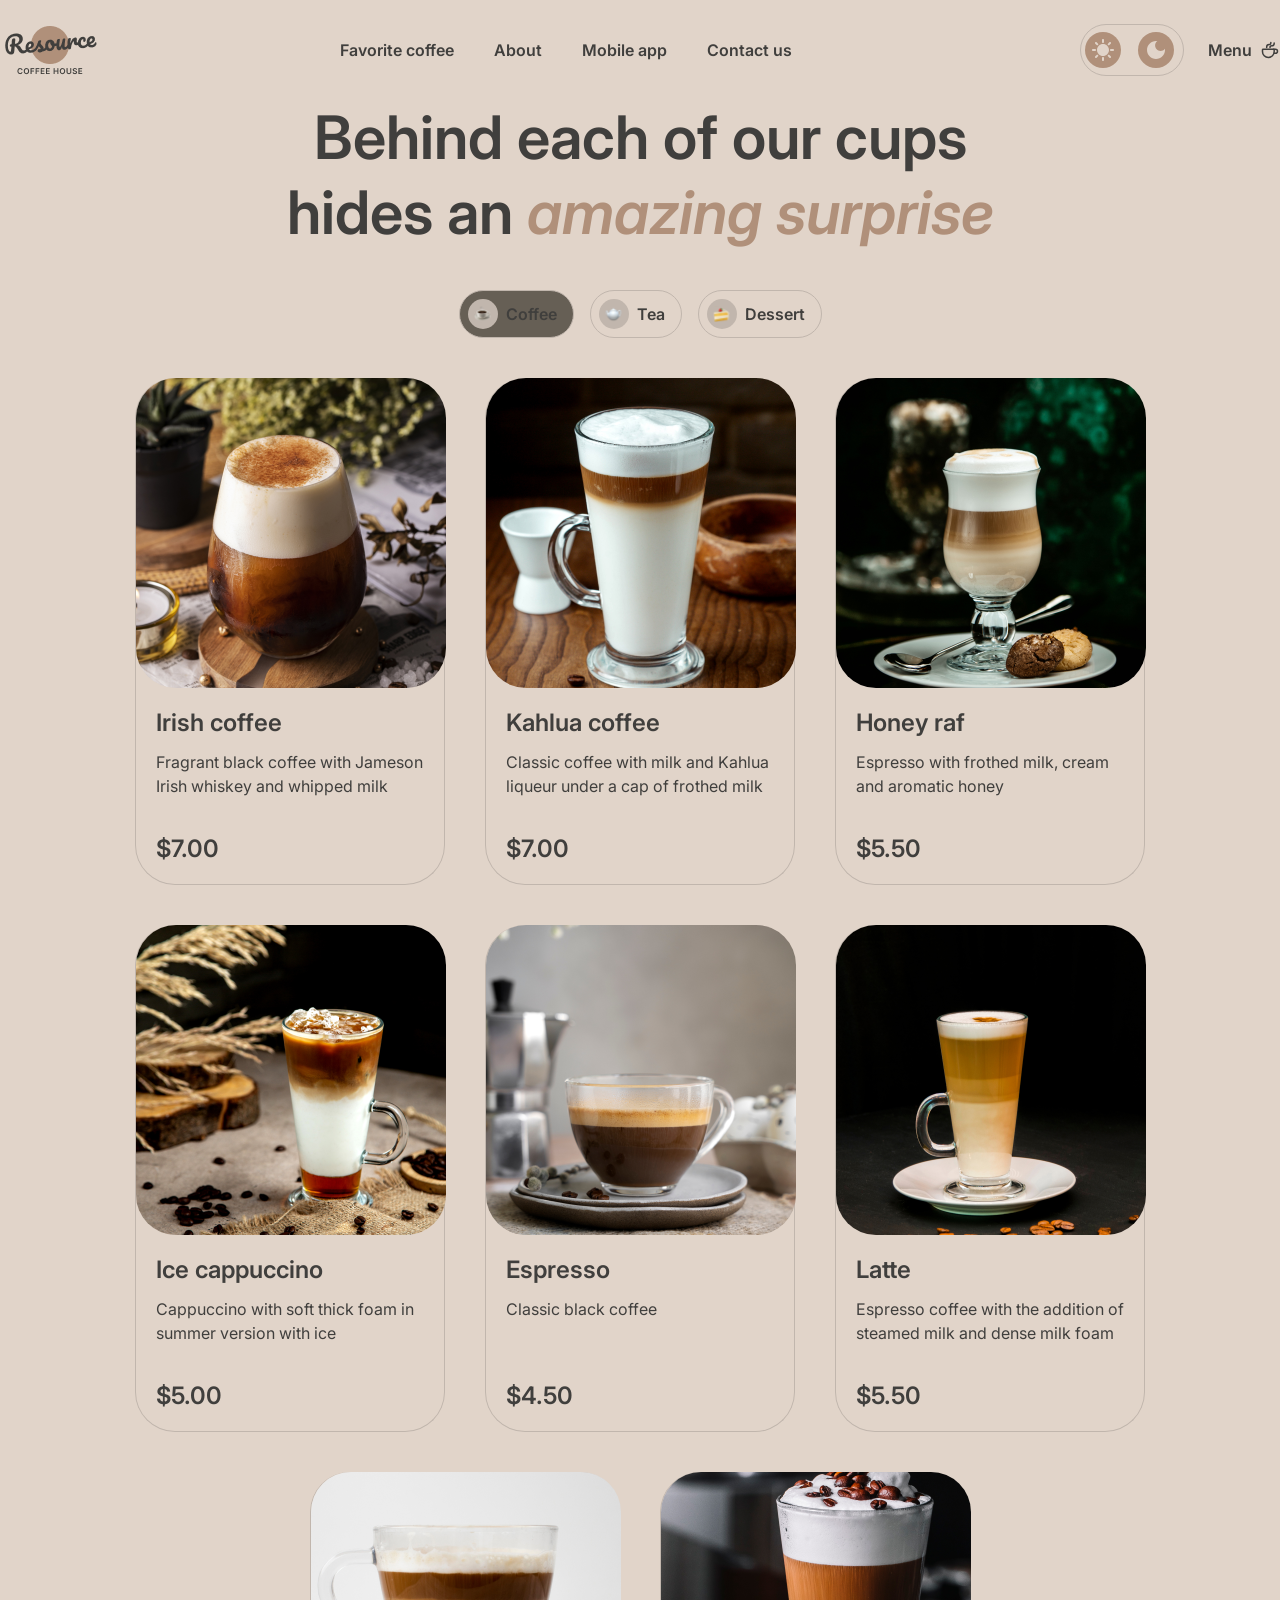
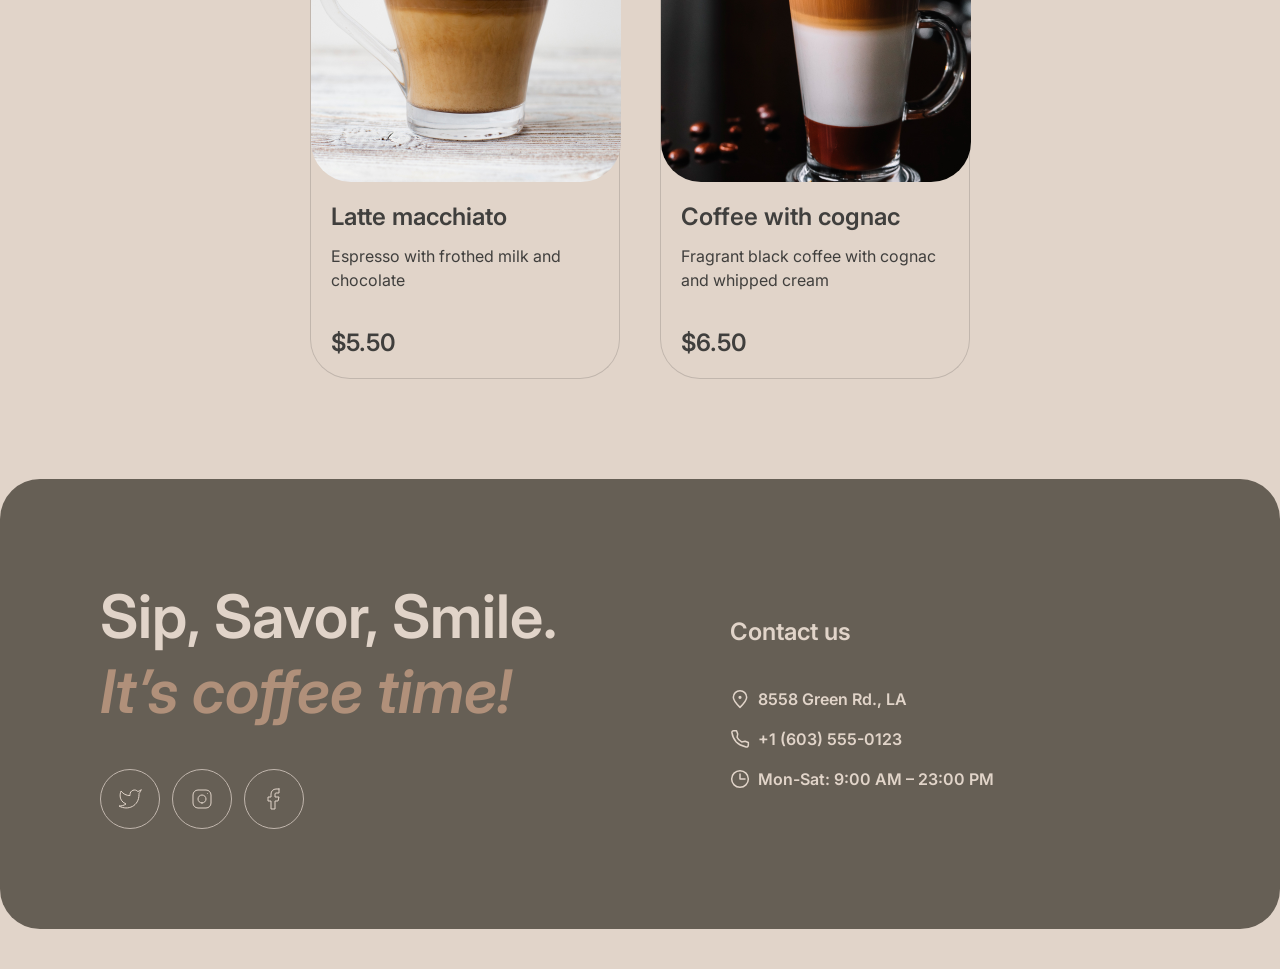
==== commit e4165897: "fix: dark theme" ====
--- a/coffee-house/menu.html
+++ b/coffee-house/menu.html
@@ -48,11 +48,11 @@
                                 d="M17 10V8C17 7.45 17.45 7 18 7C18.55 7 19 7.45 19 8V10C19 10.55 18.55 11 18 11C17.45 11 17 10.55 17 10ZM24.36 13.05L25.77 11.63C26.16 11.24 26.16 10.61 25.77 10.22C25.38 9.83 24.75 9.83 24.36 10.22L22.95 11.64C22.56 12.03 22.56 12.66 22.95 13.05C23.34 13.44 23.97 13.44 24.36 13.05ZM28 17H26C25.45 17 25 17.45 25 18C25 18.55 25.45 19 26 19H28C28.55 19 29 18.55 29 18C29 17.45 28.55 17 28 17ZM18 25C17.45 25 17 25.45 17 26V28C17 28.55 17.45 29 18 29C18.55 29 19 28.55 19 28V26C19 25.45 18.55 25 18 25ZM11.64 13.05L10.22 11.64C9.83 11.25 9.83 10.61 10.22 10.23C10.61 9.85 11.25 9.84 11.63 10.23L13.04 11.64C13.43 12.03 13.43 12.67 13.04 13.05C12.65 13.43 12.02 13.44 11.64 13.05ZM22.95 22.95C22.56 23.34 22.56 23.98 22.95 24.36L24.36 25.77C24.75 26.16 25.39 26.16 25.77 25.77C26.16 25.38 26.16 24.74 25.77 24.36L24.36 22.95C23.98 22.56 23.34 22.56 22.95 22.95ZM8 19H10C10.55 19 11 18.55 11 18C11 17.45 10.55 17 10 17H8C7.45 17 7 17.45 7 18C7 18.55 7.45 19 8 19ZM11.64 25.78L13.05 24.37C13.44 23.98 13.44 23.34 13.05 22.96C12.66 22.58 12.02 22.57 11.64 22.96L10.23 24.37C9.84 24.76 9.84 25.4 10.23 25.78C10.61 26.17 11.25 26.17 11.64 25.78ZM18 12C14.69 12 12 14.69 12 18C12 21.31 14.69 24 18 24C21.31 24 24 21.31 24 18C24 14.69 21.31 12 18 12Z"
                                 fill="#E1D4C9" />
                         </svg>
-                        <svg class="dark" width="18" height="18" viewBox="0 0 18 18" fill="none"
-                            xmlns="http://www.w3.org/2000/svg">
+                        <svg class="dark" width="36" height="36" viewBox="0 0 36 36" fill="none" xmlns="http://www.w3.org/2000/svg">
+                            <rect width="36" height="36" rx="18" fill="#B0907A" />
                             <path
-                                d="M9 0C4.03 0 0 4.03 0 9C0 13.97 4.03 18 9 18C13.97 18 18 13.97 18 9C18 8.54 17.96 8.08 17.9 7.64C16.92 9.01 15.32 9.9 13.5 9.9C10.52 9.9 8.1 7.48 8.1 4.5C8.1 2.69 8.99 1.08 10.36 0.0999999C9.92 0.0399999 9.46 0 9 0Z"
-                                fill="#403F3D" />
+                                d="M18 9C13.03 9 9 13.03 9 18C9 22.97 13.03 27 18 27C22.97 27 27 22.97 27 18C27 17.54 26.96 17.08 26.9 16.64C25.92 18.01 24.32 18.9 22.5 18.9C19.52 18.9 17.1 16.48 17.1 13.5C17.1 11.69 17.99 10.08 19.36 9.1C18.92 9.04 18.46 9 18 9Z"
+                                fill="#E1D4C9" />
                         </svg>
                     </div>
                     <a href="menu.html" class="menu-coffee-link">
--- a/coffee-house/style.css
+++ b/coffee-house/style.css
@@ -8,29 +8,28 @@
   box-sizing: border-box;
 }
 :root {
-  
-    --text-primary: #403f3d;
-    --text-inverse: #e1d4c9;
-    --text-accent: #b0907a;
-    --background-page: #e1d4c9;
-    --background-container: #665f55;
-    --background-overlay: rgba(64, 63, 61, 0.8);
-    --border-primary: #c1b6ad;
-    --border-inverse: #665f55;
-    --text-primary: #403f3d;
-    --dark-text-primary: #e1d4c9;
-    --dark-text-inverse: #e1d4c9;
-    --dark-text-accent: #b0907a;
-    --dark-bg-page: #292826;
-    --dark-bg-container: #403f3d;
-    --dark-bg-overlay: rgba(41, 40, 38, 0.8);
-    --dark-border-primary: #665f55;
-    --dark-border-inverse: #c1b6ad;
-    --background-modal: #e1d4c9;
-    --background-modalcontrol: #665f55;
-    --dark-bg-modal: var(--dark-bg-container);
-    --dark-bg-modal-control: var(--dark-bg-page);
-  }
+  --text-primary: #403f3d;
+  --text-inverse: #e1d4c9;
+  --text-accent: #b0907a;
+  --background-page: #e1d4c9;
+  --background-container: #665f55;
+  --background-overlay: rgba(64, 63, 61, 0.8);
+  --border-primary: #c1b6ad;
+  --border-inverse: #665f55;
+  --text-primary: #403f3d;
+  --dark-text-primary: #e1d4c9;
+  --dark-text-inverse: #e1d4c9;
+  --dark-text-accent: #b0907a;
+  --dark-bg-page: #292826;
+  --dark-bg-container: #403f3d;
+  --dark-bg-overlay: rgba(41, 40, 38, 0.8);
+  --dark-border-primary: #665f55;
+  --dark-border-inverse: #c1b6ad;
+  --background-modal: #e1d4c9;
+  --background-modalcontrol: #665f55;
+  --dark-bg-modal: var(--dark-bg-container);
+  --dark-bg-modal-control: var(--dark-bg-page);
+}
 
 a {
   text-decoration: none;
@@ -71,7 +70,7 @@
 /* ---------------------------------------------------------------------------- */
 .wrapper {
   min-height: 100%;
-  max-width: 1440px;
+  background: var(--background-page);
 
   margin: 0px auto;
   overflow: hidden;
@@ -82,22 +81,22 @@
   max-width: 1360px;
   margin: 0px auto;
 }
-body.light{
-   --text-primary: #403f3d;
-    --text-inverse: #e1d4c9;
-    --text-accent: #b0907a;
-    --background-page: #e1d4c9;
-    --background-container: #665f55;
-    --background-overlay: rgba(64, 63, 61, 0.8);
-    --border-primary: #c1b6ad;
-    --border-inverse: #665f55;
-    --text-primary: #403f3d;
+body.light {
+  --text-primary: #403f3d;
+  --text-inverse: #e1d4c9;
+  --text-accent: #b0907a;
+  --background-page: #e1d4c9;
+  --background-container: #665f55;
+  --background-overlay: rgba(64, 63, 61, 0.8);
+  --border-primary: #c1b6ad;
+  --border-inverse: #665f55;
+  --text-primary: #403f3d;
 }
 body.dark {
   --text-primary: #403f3d;
   --text-inverse: #e1d4c9;
   --text-accent: #b0907a;
-  --background-page:var( --dark-bg-page);
+  --background-page: var(--dark-bg-page);
   --background-container: #665f55;
   --background-overlay: rgba(64, 63, 61, 0.8);
   --border-primary: #c1b6ad;
@@ -169,6 +168,24 @@
   width: 104px;
   height: 52px;
   cursor: pointer;
+}
+.fullmoon-light{
+   fill: var( --background-page);
+}
+.fullmoon-dark{
+   fill:  var(--dark-text-accent);
+}
+.moon-light{
+  fill: var(--text-primary);
+}
+.moon-dark{
+  stroke:var(--dark-text-accent);;
+}
+body.dark .moon {
+  fill: #FFD700;
+}
+body.dark.fullmoon {
+  fill: #2C2C2C;
 }
 .menu-coffee-link {
   color: inherit;
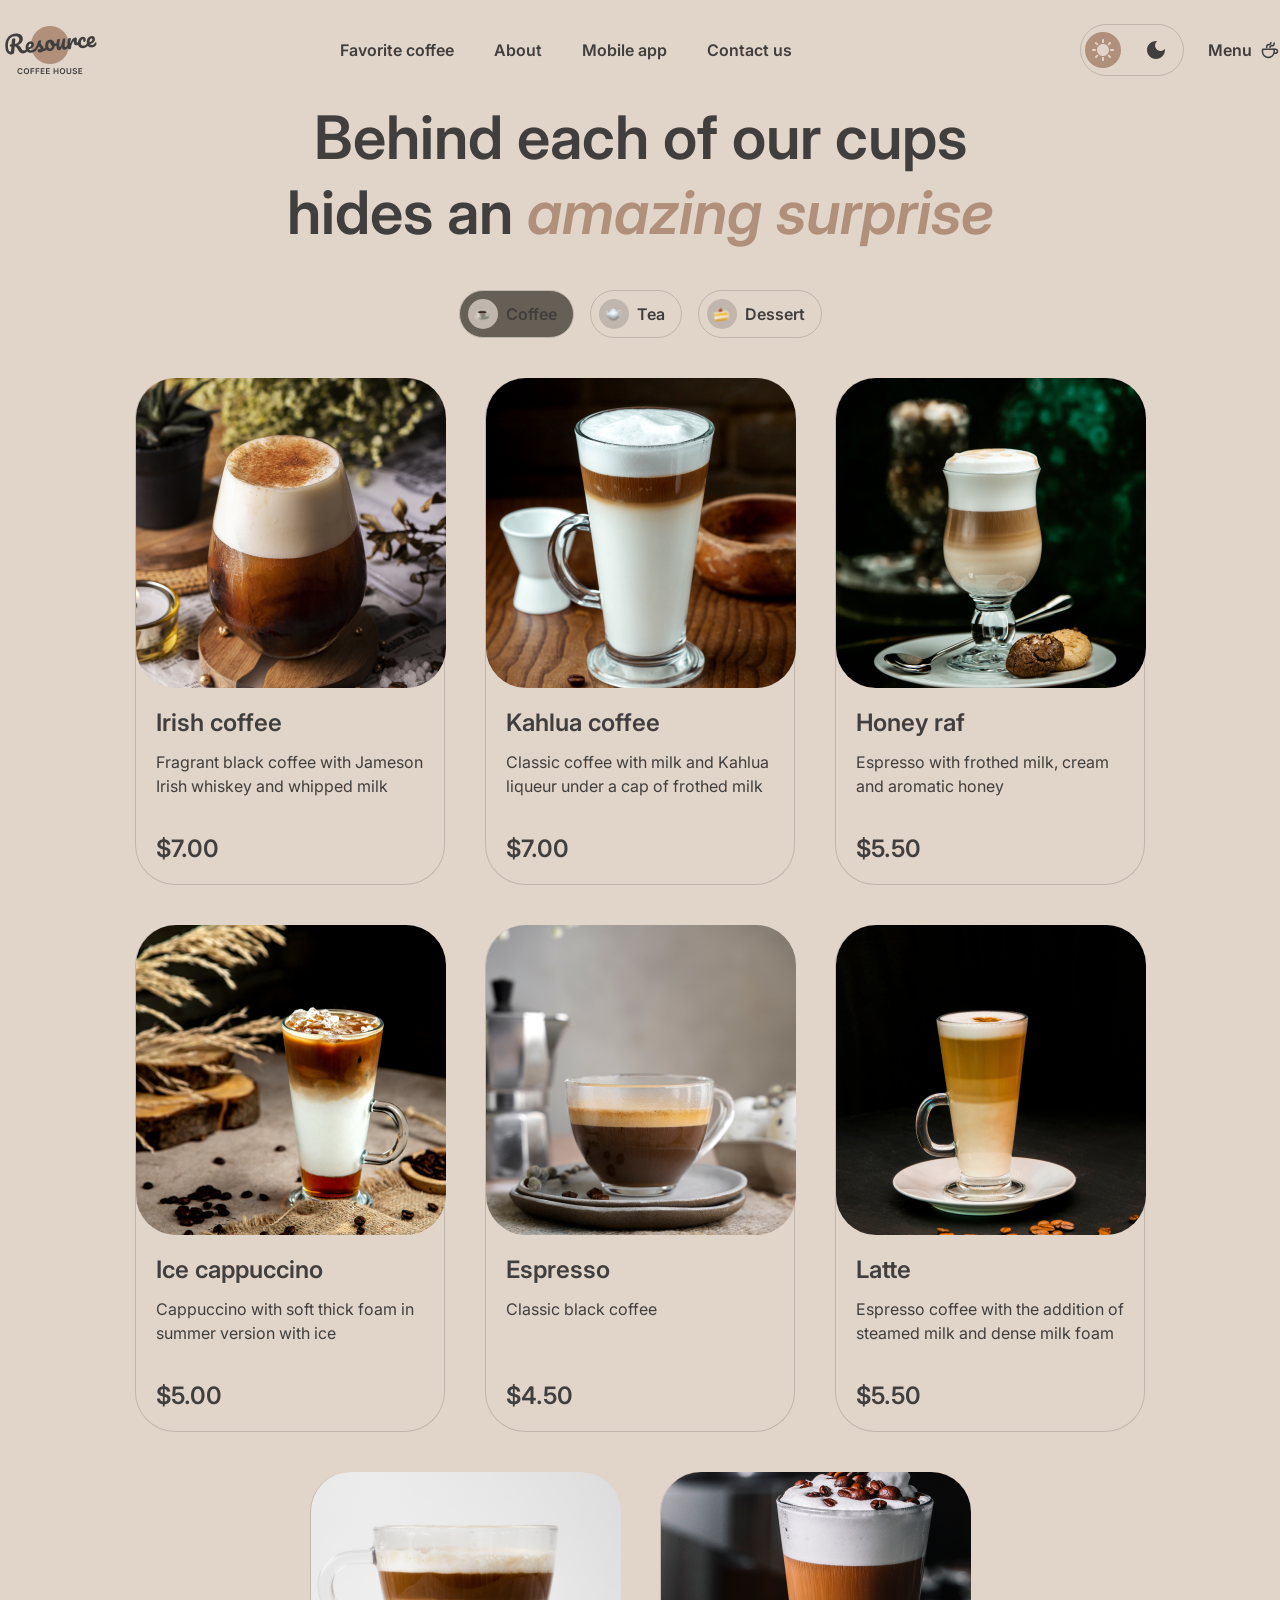
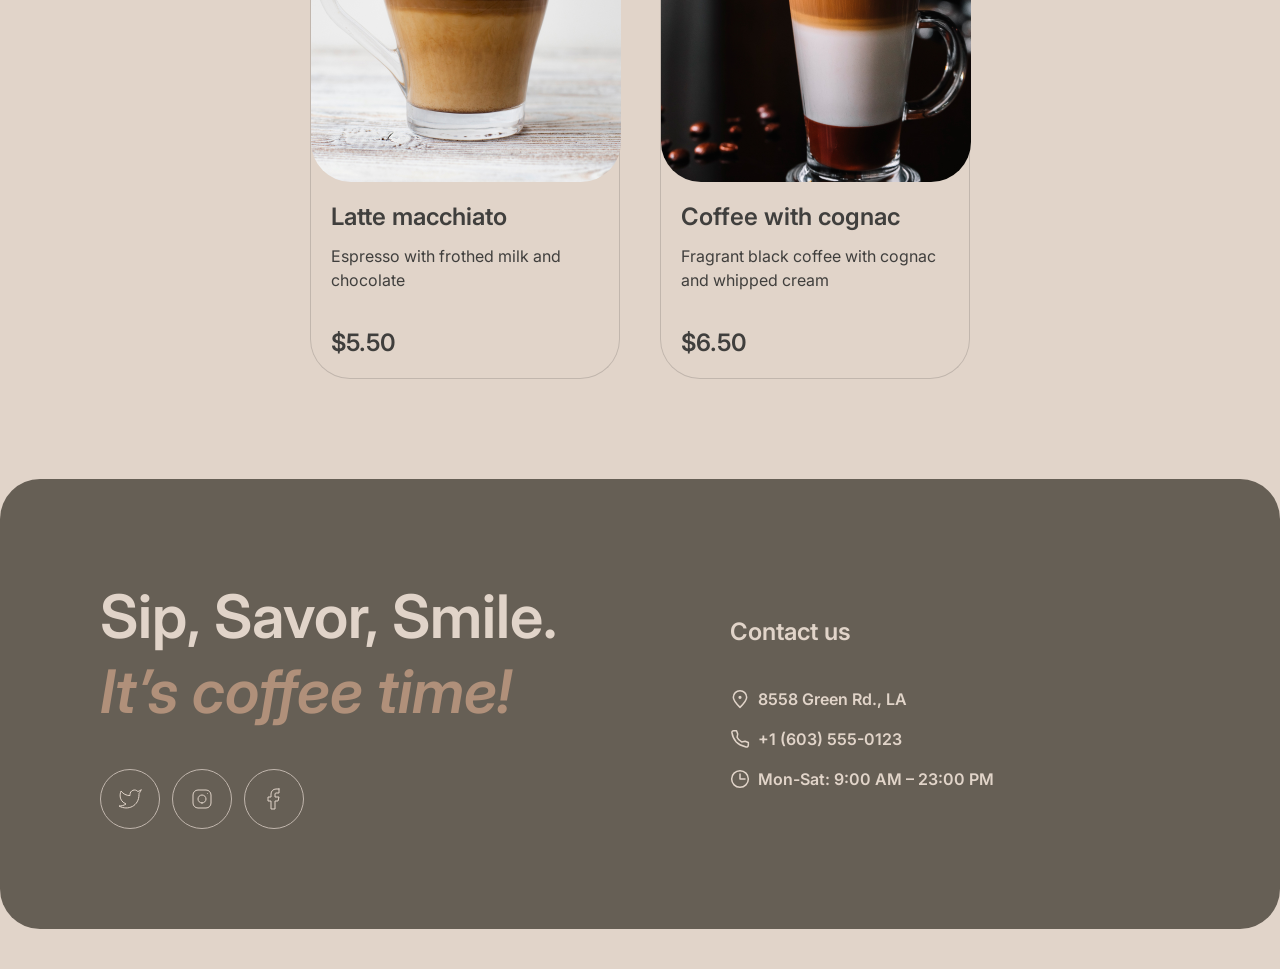
==== commit edcf0d0c: "fix: menu theme icons" ====
--- a/coffee-house/menu.html
+++ b/coffee-house/menu.html
@@ -41,7 +41,7 @@
 
                 <div class="header-menu">
                     <div class="header-theme-switcher">
-                        <svg class="light" width="36" height="36" viewBox="0 0 36 36" fill="none"
+                         <svg class="light" width="36" height="36" viewBox="0 0 36 36" fill="none"
                             xmlns="http://www.w3.org/2000/svg">
                             <rect width="36" height="36" rx="18" fill="#B0907A" />
                             <path
@@ -49,10 +49,10 @@
                                 fill="#E1D4C9" />
                         </svg>
                         <svg class="dark" width="36" height="36" viewBox="0 0 36 36" fill="none" xmlns="http://www.w3.org/2000/svg">
-                            <rect width="36" height="36" rx="18" fill="#B0907A" />
-                            <path
+                            <rect class="fullmoon" width="36" height="36" rx="18" fill="#e1d4c9" />
+                            <path class="moon"
                                 d="M18 9C13.03 9 9 13.03 9 18C9 22.97 13.03 27 18 27C22.97 27 27 22.97 27 18C27 17.54 26.96 17.08 26.9 16.64C25.92 18.01 24.32 18.9 22.5 18.9C19.52 18.9 17.1 16.48 17.1 13.5C17.1 11.69 17.99 10.08 19.36 9.1C18.92 9.04 18.46 9 18 9Z"
-                                fill="#E1D4C9" />
+                                fill="#403f3d" />
                         </svg>
                     </div>
                     <a href="menu.html" class="menu-coffee-link">
--- a/coffee-house/style.css
+++ b/coffee-house/style.css
@@ -169,24 +169,19 @@
   height: 52px;
   cursor: pointer;
 }
-.fullmoon-light{
-   fill: var( --background-page);
-}
-.fullmoon-dark{
-   fill:  var(--dark-text-accent);
-}
-.moon-light{
+
+/* body.dark .moon {
   fill: var(--text-primary);
 }
-.moon-dark{
-  stroke:var(--dark-text-accent);;
-}
-body.dark .moon {
-  fill: #FFD700;
-}
-body.dark.fullmoon {
-  fill: #2C2C2C;
-}
+body.dark .fullmoon {
+  fill: var(--dark-text-accent);
+}
+body.dark .sun {
+  fill: var(--dark-text-primary);
+}
+body.dark .fullsun {
+  fill: var(--dark-bg-page);
+} */
 .menu-coffee-link {
   color: inherit;
   display: flex;
